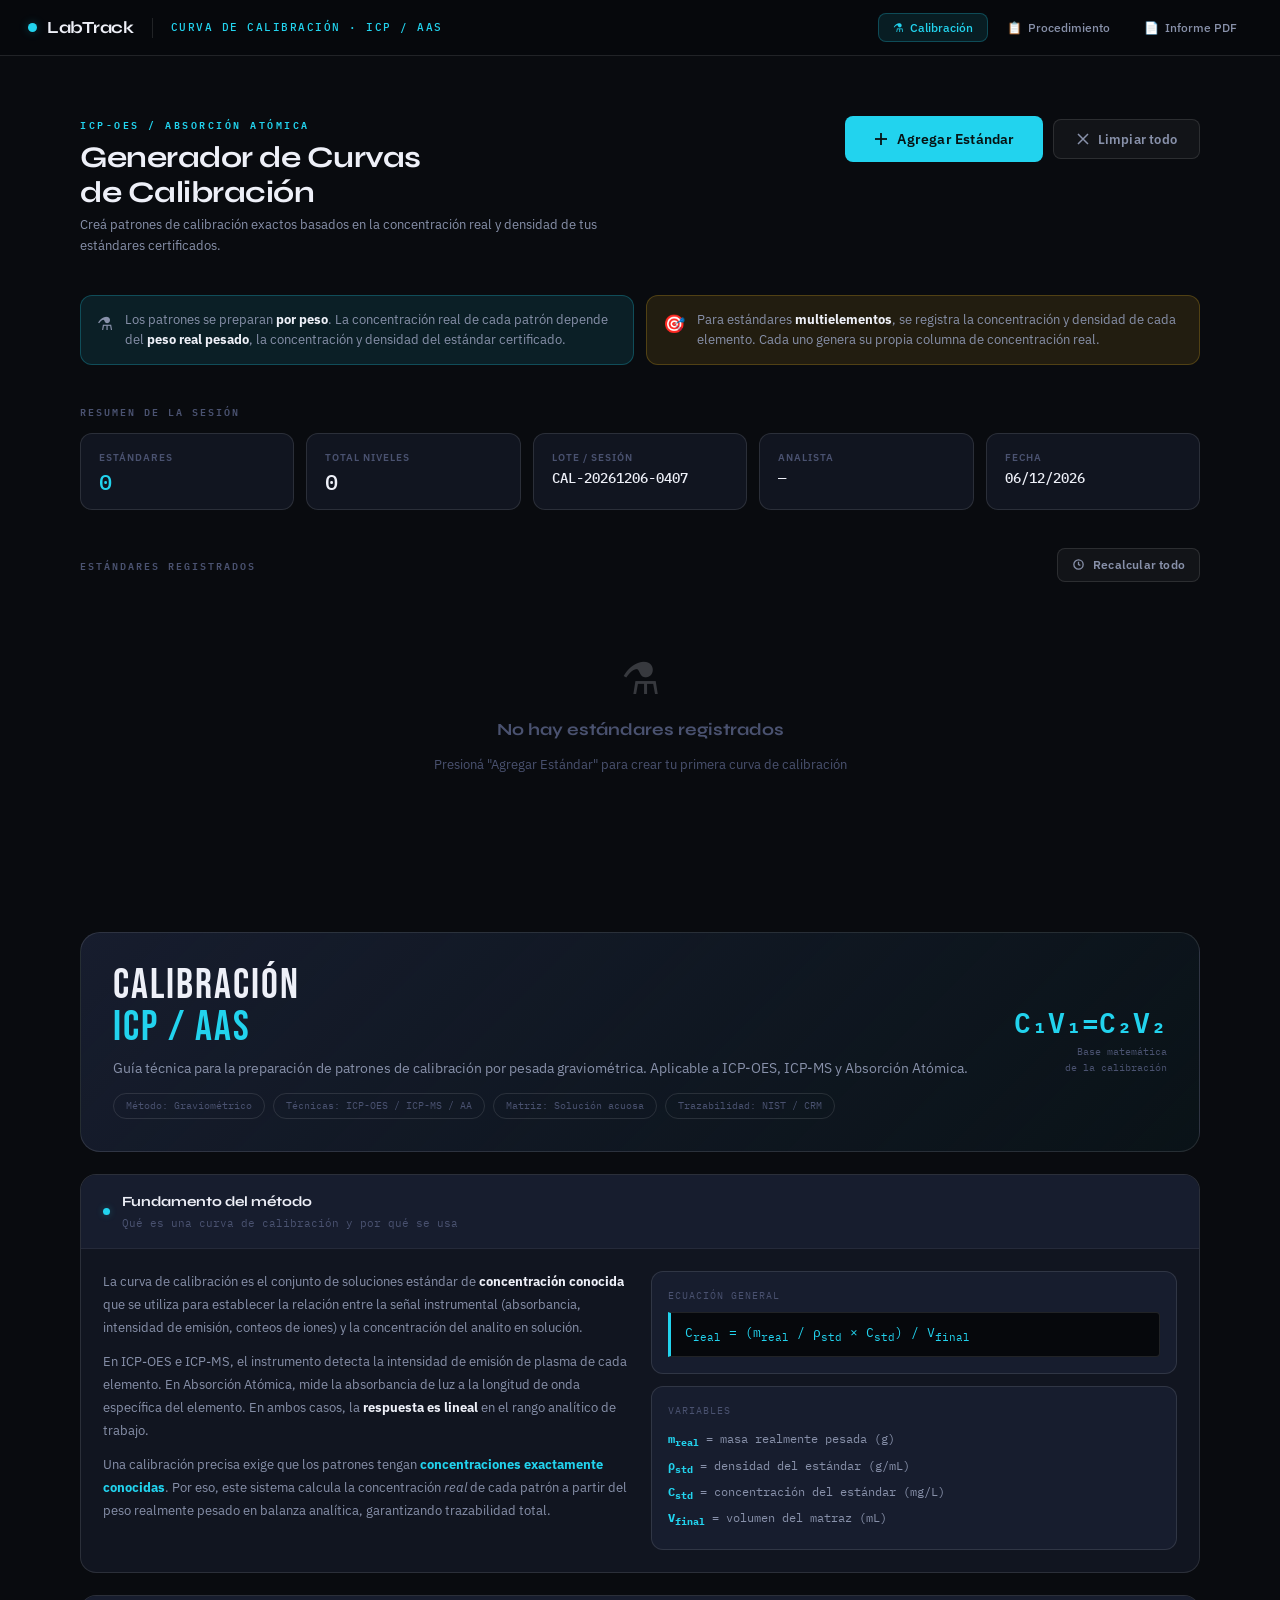
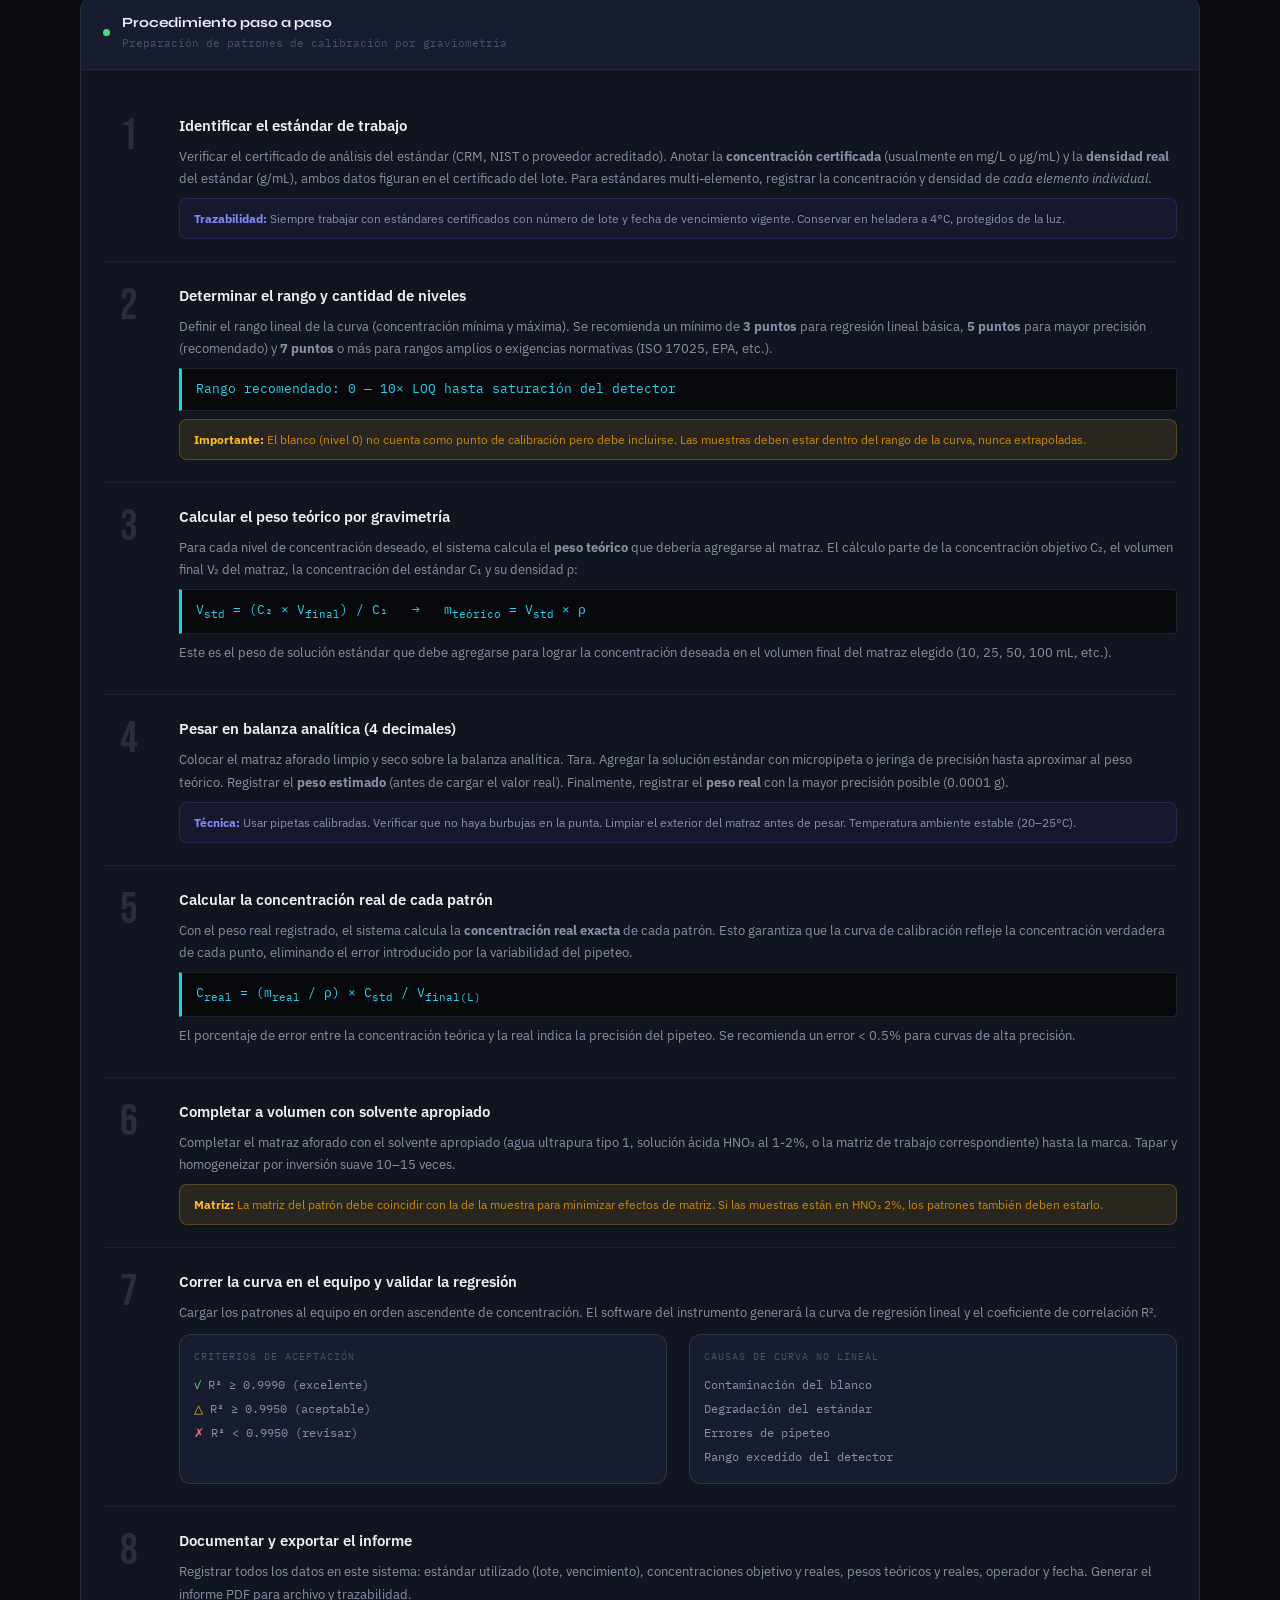
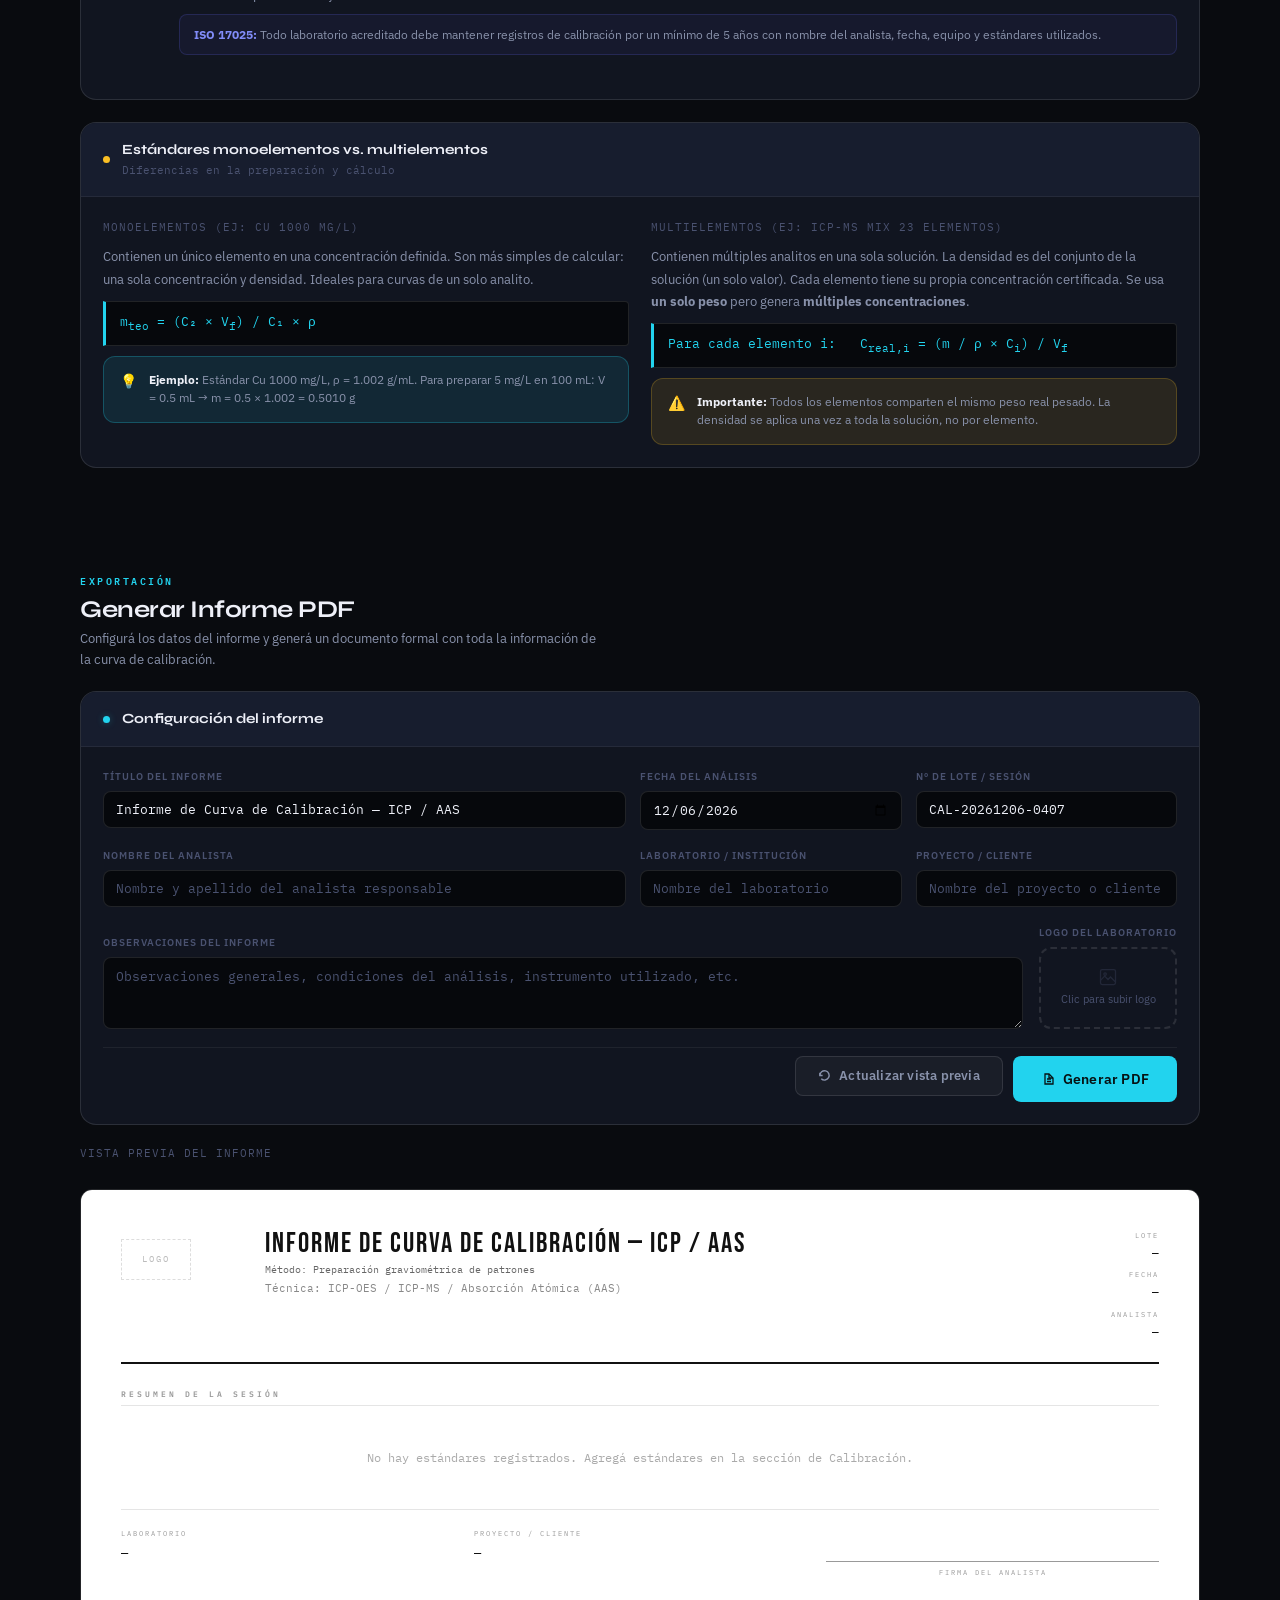
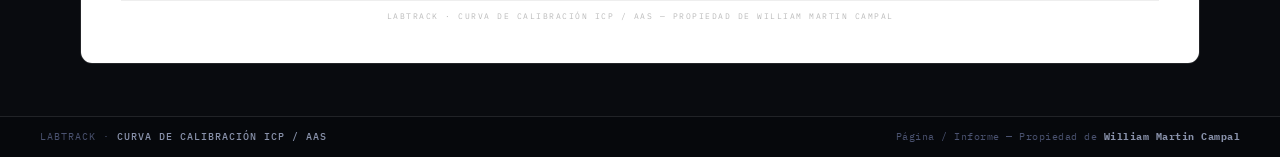
==== calibracion.html @ b0560183 "Add files via upload" ====
<!DOCTYPE html>
<html lang="es">
<head>
<meta charset="UTF-8">
<meta name="viewport" content="width=device-width, initial-scale=1.0">
<title>LabTrack · Curva de Calibración ICP / AAS</title>
<link rel="preconnect" href="https://fonts.googleapis.com">
<link href="https://fonts.googleapis.com/css2?family=Bebas+Neue&family=IBM+Plex+Mono:wght@300;400;500;600&family=IBM+Plex+Sans:wght@300;400;500;600&family=Syne:wght@400;600;700&display=swap" rel="stylesheet">
<script src="https://cdnjs.cloudflare.com/ajax/libs/jspdf/2.5.1/jspdf.umd.min.js"></script>
<script src="https://cdnjs.cloudflare.com/ajax/libs/html2canvas/1.4.1/html2canvas.min.js"></script>
<style>
/* ═══════════════════════════════════════════
   VARIABLES Y RESET
═══════════════════════════════════════════ */
:root {
  --bg:          #090b0f;
  --bg-deep:     #06080c;
  --surface:     #111520;
  --surface-2:   #171d2e;
  --surface-3:   #1e2540;
  --border:      rgba(255,255,255,0.06);
  --border-2:    rgba(255,255,255,0.11);
  --border-3:    rgba(255,255,255,0.18);
  --text-1:      #eef0f8;
  --text-2:      #8891aa;
  --text-3:      #4a5270;
  --cyan:        #22d3ee;
  --cyan-dim:    rgba(34,211,238,0.10);
  --cyan-glow:   rgba(34,211,238,0.28);
  --cyan-border: rgba(34,211,238,0.25);
  --blue:        #6366f1;
  --blue-dim:    rgba(99,102,241,0.12);
  --green:       #4ade80;
  --green-dim:   rgba(74,222,128,0.10);
  --amber:       #fbbf24;
  --amber-dim:   rgba(251,191,36,0.10);
  --red:         #f87171;
  --red-dim:     rgba(248,113,113,0.10);
  --purple:      #c084fc;
  --purple-dim:  rgba(192,132,252,0.10);
  --gold:        #d4a44c;
  --gold-dim:    rgba(212,164,76,0.10);
  --r-xs: 4px; --r-sm: 8px; --r-md: 12px; --r-lg: 16px; --r-xl: 20px;
  --font-d: 'Syne', sans-serif;
  --font-b: 'IBM Plex Sans', sans-serif;
  --font-m: 'IBM Plex Mono', monospace;
  --font-fa: 'Bebas Neue', sans-serif;
  --topbar: 56px;
  --t: 0.16s ease;
}
*, *::before, *::after { box-sizing: border-box; margin: 0; padding: 0; }
html { scroll-behavior: smooth; }
body {
  font-family: var(--font-b);
  background: var(--bg);
  color: var(--text-1);
  min-height: 100vh;
  font-size: 14px;
  line-height: 1.6;
}
::-webkit-scrollbar { width: 4px; height: 4px; }
::-webkit-scrollbar-track { background: transparent; }
::-webkit-scrollbar-thumb { background: rgba(255,255,255,0.1); border-radius: 2px; }

/* ═══════════════════════════════════════════
   TOPBAR
═══════════════════════════════════════════ */
.topbar {
  position: fixed; top: 0; left: 0; right: 0;
  height: var(--topbar);
  background: var(--bg-deep);
  border-bottom: 1px solid var(--border-2);
  display: flex; align-items: center;
  padding: 0 28px; gap: 18px;
  z-index: 200;
  backdrop-filter: blur(10px);
}
.topbar-logo {
  display: flex; align-items: center; gap: 10px;
  font-family: var(--font-d); font-size: 17px; font-weight: 700;
  letter-spacing: -0.3px; color: var(--text-1); flex-shrink: 0;
}
.logo-dot {
  width: 9px; height: 9px; border-radius: 50%;
  background: var(--cyan); box-shadow: 0 0 10px var(--cyan-glow);
}
.topbar-divider { width: 1px; height: 20px; background: var(--border-2); }
.topbar-module {
  font-family: var(--font-m); font-size: 11px; font-weight: 500;
  color: var(--cyan); letter-spacing: 1.5px; text-transform: uppercase;
}
.topbar-sep { flex: 1; }
.topbar-nav { display: flex; gap: 4px; }
.nav-btn {
  padding: 6px 14px; background: none; border: 1px solid transparent;
  border-radius: var(--r-sm); color: var(--text-2);
  font-family: var(--font-b); font-size: 12px; font-weight: 500;
  cursor: pointer; transition: var(--t); white-space: nowrap;
  text-decoration: none; display: inline-flex; align-items: center; gap: 6px;
}
.nav-btn:hover { color: var(--text-1); background: rgba(255,255,255,0.04); border-color: var(--border-2); }
.nav-btn.active { color: var(--cyan); background: var(--cyan-dim); border-color: var(--cyan-border); }

/* ═══════════════════════════════════════════
   LAYOUT PRINCIPAL
═══════════════════════════════════════════ */
.page-wrap {
  padding-top: var(--topbar);
  display: flex; flex-direction: column; min-height: 100vh;
}
.page-body {
  flex: 1; display: flex; flex-direction: column;
}

/* Secciones */
.section { display: none; }
.section.active { display: block; }

/* ═══════════════════════════════════════════
   HERO SECTION
═══════════════════════════════════════════ */
.page-hero {
  padding: 36px 40px 0;
  display: flex; align-items: flex-start; justify-content: space-between; gap: 20px;
}
.hero-left {}
.hero-eyebrow {
  font-family: var(--font-m); font-size: 10px; font-weight: 600;
  text-transform: uppercase; letter-spacing: 2.5px;
  color: var(--cyan); margin-bottom: 8px;
}
.hero-title {
  font-family: var(--font-d); font-size: 30px; font-weight: 700;
  letter-spacing: -0.5px; line-height: 1.15; color: var(--text-1);
}
.hero-sub {
  font-size: 13px; color: var(--text-2); margin-top: 6px; max-width: 520px;
}
.hero-right {
  display: flex; gap: 10px; flex-shrink: 0; align-items: center; flex-wrap: wrap;
}

/* ═══════════════════════════════════════════
   CARDS BASE
═══════════════════════════════════════════ */
.card {
  background: var(--surface);
  border: 1px solid var(--border-2);
  border-radius: var(--r-lg);
  overflow: hidden;
}
.card-header {
  padding: 16px 22px;
  border-bottom: 1px solid var(--border);
  background: var(--surface-2);
  display: flex; align-items: center; gap: 12px;
}
.card-dot {
  width: 7px; height: 7px; border-radius: 50%; flex-shrink: 0;
}
.card-dot.cyan   { background: var(--cyan); box-shadow: 0 0 7px var(--cyan-glow); }
.card-dot.blue   { background: var(--blue); }
.card-dot.green  { background: var(--green); }
.card-dot.amber  { background: var(--amber); }
.card-dot.purple { background: var(--purple); }
.card-dot.gold   { background: var(--gold); }
.card-title {
  font-family: var(--font-d); font-size: 14px; font-weight: 700; color: var(--text-1);
}
.card-sub {
  font-size: 11px; color: var(--text-3); font-family: var(--font-m); margin-top: 1px;
}
.card-body { padding: 22px; }

/* ═══════════════════════════════════════════
   FORM ELEMENTS
═══════════════════════════════════════════ */
.field { display: flex; flex-direction: column; gap: 6px; }
.field-label {
  font-size: 10px; font-weight: 600; text-transform: uppercase;
  letter-spacing: 1px; color: var(--text-3);
}
.field-hint { font-size: 10px; color: var(--text-3); font-family: var(--font-m); margin-top: 2px; }

input[type=text], input[type=number], input[type=date],
input[type=email], select, textarea {
  background: var(--bg-deep);
  border: 1px solid var(--border-2);
  color: var(--text-1);
  border-radius: var(--r-sm);
  padding: 9px 12px;
  font-size: 13px;
  font-family: var(--font-m);
  outline: none;
  transition: var(--t);
  width: 100%;
  -webkit-appearance: none; appearance: none;
}
input:focus, select:focus, textarea:focus {
  border-color: var(--cyan);
  box-shadow: 0 0 0 3px var(--cyan-dim);
}
input:hover:not(:focus), select:hover:not(:focus), textarea:hover:not(:focus) {
  border-color: var(--border-3);
}
input::placeholder, textarea::placeholder { color: var(--text-3); }
input::-webkit-inner-spin-button, input::-webkit-outer-spin-button { opacity: 0; }
select {
  cursor: pointer;
  background-image: url("data:image/svg+xml,%3Csvg xmlns='http://www.w3.org/2000/svg' width='10' height='10' viewBox='0 0 10 10'%3E%3Cpath fill='%234a5270' d='M5 7L1 3h8z'/%3E%3C/svg%3E");
  background-repeat: no-repeat;
  background-position: right 12px center;
  padding-right: 32px;
}
textarea { resize: vertical; min-height: 72px; line-height: 1.5; }

/* Grids de formulario */
.form-grid { display: grid; gap: 16px; }
.g2 { grid-template-columns: repeat(2, 1fr); }
.g3 { grid-template-columns: repeat(3, 1fr); }
.g4 { grid-template-columns: repeat(4, 1fr); }
.g5 { grid-template-columns: repeat(5, 1fr); }
.g-full { grid-column: 1 / -1; }

/* ═══════════════════════════════════════════
   BOTONES
═══════════════════════════════════════════ */
.btn {
  display: inline-flex; align-items: center; justify-content: center;
  gap: 8px; padding: 10px 22px;
  border: none; border-radius: var(--r-sm);
  font-family: var(--font-b); font-size: 13px; font-weight: 600;
  cursor: pointer; transition: var(--t); white-space: nowrap;
  letter-spacing: 0.2px; height: 40px;
}
.btn-cyan   { background: var(--cyan); color: #061213; }
.btn-cyan:hover { filter: brightness(1.12); transform: translateY(-1px); }
.btn-green  { background: var(--green); color: #061209; }
.btn-green:hover { filter: brightness(1.1); }
.btn-amber  { background: var(--amber); color: #160e00; }
.btn-amber:hover { filter: brightness(1.1); }
.btn-ghost  {
  background: rgba(255,255,255,0.04);
  border: 1px solid var(--border-2);
  color: var(--text-2);
}
.btn-ghost:hover { border-color: var(--border-3); color: var(--text-1); }
.btn-danger { background: var(--red-dim); border: 1px solid rgba(248,113,113,0.25); color: var(--red); }
.btn-danger:hover { background: rgba(248,113,113,0.18); }
.btn-sm { padding: 7px 14px; font-size: 12px; height: 34px; }
.btn-lg { padding: 12px 28px; font-size: 14px; height: 46px; }
.btn:active { transform: scale(0.98); }

/* ═══════════════════════════════════════════
   BADGES Y PILLS
═══════════════════════════════════════════ */
.badge {
  display: inline-flex; align-items: center; gap: 5px;
  padding: 3px 10px; border-radius: 20px;
  font-size: 11px; font-weight: 600; font-family: var(--font-m);
}
.badge-cyan   { background: var(--cyan-dim); color: var(--cyan); border: 1px solid var(--cyan-border); }
.badge-green  { background: var(--green-dim); color: var(--green); border: 1px solid rgba(74,222,128,0.25); }
.badge-amber  { background: var(--amber-dim); color: var(--amber); border: 1px solid rgba(251,191,36,0.25); }
.badge-red    { background: var(--red-dim); color: var(--red); border: 1px solid rgba(248,113,113,0.25); }
.badge-blue   { background: var(--blue-dim); color: var(--blue); border: 1px solid rgba(99,102,241,0.25); }
.badge-purple { background: var(--purple-dim); color: var(--purple); border: 1px solid rgba(192,132,252,0.25); }
.badge-gold   { background: var(--gold-dim); color: var(--gold); border: 1px solid rgba(212,164,76,0.25); }

/* ═══════════════════════════════════════════
   STAT CARDS
═══════════════════════════════════════════ */
.stat-grid { display: grid; gap: 12px; }
.stat-card {
  background: var(--surface);
  border: 1px solid var(--border-2);
  border-radius: var(--r-md);
  padding: 16px 18px;
}
.stat-label {
  font-size: 10px; font-weight: 600; text-transform: uppercase;
  letter-spacing: 1px; color: var(--text-3); margin-bottom: 5px;
}
.stat-value {
  font-family: var(--font-m); font-size: 22px; font-weight: 500;
  line-height: 1; color: var(--text-1);
}
.stat-value.cyan   { color: var(--cyan); }
.stat-value.green  { color: var(--green); }
.stat-value.amber  { color: var(--amber); }
.stat-value.purple { color: var(--purple); }
.stat-unit { font-size: 11px; color: var(--text-3); margin-top: 3px; }

/* ═══════════════════════════════════════════
   TABLAS
═══════════════════════════════════════════ */
.table-wrap { overflow-x: auto; border-radius: var(--r-md); border: 1px solid var(--border-2); }
table.data-tbl {
  width: 100%; border-collapse: collapse;
  font-family: var(--font-m); font-size: 12px;
}
.data-tbl thead tr { background: var(--surface-2); }
.data-tbl th {
  padding: 10px 14px; text-align: left;
  font-size: 9px; font-weight: 600; text-transform: uppercase;
  letter-spacing: 1.2px; color: var(--text-3);
  border-bottom: 1px solid var(--border-2); white-space: nowrap;
}
.data-tbl td {
  padding: 10px 14px; border-bottom: 1px solid rgba(255,255,255,0.03);
  vertical-align: middle; color: var(--text-1);
}
.data-tbl tbody tr:last-child td { border-bottom: none; }
.data-tbl tbody tr:hover td { background: rgba(255,255,255,0.02); }
.data-tbl td input {
  background: var(--surface-3); border: 1px solid var(--border-2);
  color: var(--text-1); padding: 6px 9px; border-radius: var(--r-xs);
  font-family: var(--font-m); font-size: 12px; width: 120px;
  outline: none; transition: var(--t);
}
.data-tbl td input:focus { border-color: var(--cyan); box-shadow: 0 0 0 2px var(--cyan-dim); }
.data-tbl td input.wide { width: 160px; }

/* Colores de filas */
.tbl-num { font-weight: 600; color: var(--cyan); }
.tbl-theory { color: var(--amber); font-weight: 500; }
.tbl-real   { color: var(--green); font-weight: 600; }
.tbl-delta  { font-size: 11px; }
.tbl-delta.ok   { color: var(--green); }
.tbl-delta.warn { color: var(--amber); }
.tbl-delta.bad  { color: var(--red); }

/* ═══════════════════════════════════════════
   INFO BOXES
═══════════════════════════════════════════ */
.info-box {
  display: flex; align-items: flex-start; gap: 12px;
  padding: 14px 16px; border-radius: var(--r-md);
  font-size: 13px; line-height: 1.55;
}
.info-box.cyan   { background: var(--cyan-dim); border: 1px solid var(--cyan-border); color: var(--text-2); }
.info-box.green  { background: var(--green-dim); border: 1px solid rgba(74,222,128,0.22); color: var(--text-2); }
.info-box.amber  { background: var(--amber-dim); border: 1px solid rgba(251,191,36,0.22); color: var(--text-2); }
.info-box strong { color: var(--text-1); }
.info-icon { font-size: 18px; flex-shrink: 0; line-height: 1.55; }

/* ═══════════════════════════════════════════
   DIVIDER
═══════════════════════════════════════════ */
.divider {
  height: 1px; background: var(--border); margin: 22px 0;
}
.section-label {
  font-family: var(--font-m); font-size: 10px; font-weight: 600;
  text-transform: uppercase; letter-spacing: 2px; color: var(--text-3);
  margin-bottom: 14px;
}

/* ═══════════════════════════════════════════
   FOOTER
═══════════════════════════════════════════ */
.page-footer {
  background: var(--bg-deep); border-top: 1px solid var(--border-2);
  padding: 12px 40px; display: flex;
  align-items: center; justify-content: space-between; gap: 16px;
  flex-shrink: 0;
}
.footer-brand {
  font-family: var(--font-m); font-size: 10px;
  color: var(--text-3); letter-spacing: 1px; text-transform: uppercase;
}
.footer-brand strong { color: var(--text-2); font-weight: 500; }
.footer-owner {
  font-family: var(--font-m); font-size: 10px;
  color: var(--text-3); letter-spacing: 0.5px;
}
.footer-owner strong { color: var(--text-2); }

/* ═══════════════════════════════════════════
   TOAST
═══════════════════════════════════════════ */
.toast {
  position: fixed; bottom: 24px; right: 24px;
  background: var(--surface); border: 1px solid var(--border-2);
  color: var(--text-1); font-family: var(--font-m); font-size: 12px;
  padding: 11px 18px; border-radius: var(--r-sm);
  opacity: 0; transform: translateY(10px);
  transition: all 0.22s ease; z-index: 999; pointer-events: none;
}
.toast.show { opacity: 1; transform: translateY(0); }
.toast.success { border-color: rgba(74,222,128,0.5); color: var(--green); }
.toast.error   { border-color: rgba(248,113,113,0.5); color: var(--red); }
.toast.info    { border-color: var(--cyan-border); color: var(--cyan); }

/* ═══════════════════════════════════════════
   ANIMATIONS
═══════════════════════════════════════════ */
@keyframes fadeUp {
  from { opacity: 0; transform: translateY(10px); }
  to   { opacity: 1; transform: translateY(0); }
}
.anim { animation: fadeUp 0.28s ease forwards; }

/* ═══════════════════════════════════════════
   SECCIÓN: CALIBRACIÓN — LAYOUT
═══════════════════════════════════════════ */
#sec-calibracion {
  padding: 24px 40px;
  display: flex; flex-direction: column; gap: 20px;
}

/* Steps de configuración */
.config-steps {
  display: grid; grid-template-columns: 1fr 1fr 2fr; gap: 16px;
}

/* Tabla patrones — inputs coloridos */
.input-obj  { border-color: rgba(251,191,36,0.3) !important; }
.input-obj:focus  { border-color: var(--amber) !important; box-shadow: 0 0 0 2px var(--amber-dim) !important; }
.input-est  { border-color: rgba(99,102,241,0.3) !important; }
.input-est:focus  { border-color: var(--blue) !important; box-shadow: 0 0 0 2px var(--blue-dim) !important; }
.input-real { border-color: rgba(74,222,128,0.3) !important; }
.input-real:focus { border-color: var(--green) !important; box-shadow: 0 0 0 2px var(--green-dim) !important; }

/* Nivel header rows */
.nivel-badge {
  display: inline-flex; align-items: center; justify-content: center;
  width: 28px; height: 28px; border-radius: 50%;
  font-family: var(--font-m); font-size: 11px; font-weight: 600;
  background: var(--cyan-dim); color: var(--cyan); border: 1px solid var(--cyan-border);
}

/* Multi-elemento pills */
.multi-el-list {
  display: flex; flex-wrap: wrap; gap: 6px; margin-top: 10px;
}

/* Resumen de curva */
.curve-summary {
  display: grid; grid-template-columns: repeat(5, 1fr); gap: 12px;
}

/* ═══════════════════════════════════════════
   SECCIÓN: PROCEDIMIENTO
═══════════════════════════════════════════ */
#sec-procedimiento {
  padding: 24px 40px; display: flex; flex-direction: column; gap: 20px;
}
.proc-hero {
  background: linear-gradient(135deg, var(--surface-2) 0%, rgba(34,211,238,0.04) 100%);
  border: 1px solid var(--border-2);
  border-radius: var(--r-xl);
  padding: 32px;
  display: grid; grid-template-columns: 1fr auto; gap: 24px; align-items: center;
}
.proc-hero-title {
  font-family: var(--font-fa); font-size: 42px;
  letter-spacing: 2px; color: var(--text-1); line-height: 1;
}
.proc-hero-title span { color: var(--cyan); }
.proc-hero-sub { font-size: 14px; color: var(--text-2); margin-top: 8px; }
.proc-meta-pills { display: flex; gap: 8px; flex-wrap: wrap; margin-top: 14px; }
.proc-meta-pill {
  font-family: var(--font-m); font-size: 10px; color: var(--text-3);
  border: 1px solid var(--border-2); padding: 4px 12px; border-radius: 20px;
}
.proc-hero-visual {
  display: flex; flex-direction: column; gap: 8px; align-items: flex-end;
}
.proc-visual-badge {
  font-family: var(--font-m); font-size: 28px; font-weight: 600;
  color: var(--cyan); line-height: 1;
}
.proc-visual-sub { font-family: var(--font-m); font-size: 10px; color: var(--text-3); text-align: right; }

/* Steps procedimiento */
.proc-steps { display: flex; flex-direction: column; gap: 0; }
.proc-step {
  display: flex; gap: 24px; padding: 22px 0;
  border-bottom: 1px solid var(--border);
}
.proc-step:last-child { border-bottom: none; }
.proc-step-num {
  font-family: var(--font-fa); font-size: 44px;
  color: var(--border-2); flex-shrink: 0; width: 52px;
  text-align: center; line-height: 1;
  transition: color 0.2s;
}
.proc-step:hover .proc-step-num { color: var(--cyan); }
.proc-step-body { flex: 1; }
.proc-step-body h4 {
  font-size: 15px; font-weight: 600;
  color: var(--text-1); margin-bottom: 8px;
}
.proc-step-body p {
  font-size: 13px; color: var(--text-2); line-height: 1.7; margin-bottom: 8px;
}
.proc-formula {
  background: var(--bg-deep); border: 1px solid var(--border-2);
  border-left: 3px solid var(--cyan);
  padding: 10px 14px; font-family: var(--font-m); font-size: 13px;
  color: var(--cyan); border-radius: 0 var(--r-xs) var(--r-xs) 0; margin: 8px 0;
}
.proc-note {
  background: rgba(99,102,241,0.06); border: 1px solid rgba(99,102,241,0.2);
  border-radius: var(--r-sm); padding: 10px 14px;
  font-size: 12px; color: var(--text-2); margin-top: 8px;
}
.proc-note strong { color: #818cf8; }
.proc-warn {
  background: var(--amber-dim); border: 1px solid rgba(251,191,36,0.22);
  border-radius: var(--r-sm); padding: 10px 14px;
  font-size: 12px; color: #ca8a04; margin-top: 8px;
}
.proc-warn strong { color: var(--amber); }
.proc-two-col { display: grid; grid-template-columns: 1fr 1fr; gap: 22px; }

/* ═══════════════════════════════════════════
   SECCIÓN: INFORME
═══════════════════════════════════════════ */
#sec-informe {
  padding: 24px 40px; display: flex; flex-direction: column; gap: 20px;
}
.report-config-grid { display: grid; grid-template-columns: 2fr 1fr 1fr; gap: 14px; }

/* Documento del informe */
.report-doc {
  background: #fff; color: #111;
  padding: 40px; border-radius: 0;
  min-width: 700px;
}
.report-doc * { font-family: 'IBM Plex Mono', monospace !important; }
.rep-head {
  display: grid; grid-template-columns: auto 1fr auto;
  gap: 24px; align-items: start;
  border-bottom: 2px solid #111; padding-bottom: 20px; margin-bottom: 24px;
}
.rep-logo-area { min-width: 120px; min-height: 60px; display: flex; align-items: center; }
.rep-logo-ph {
  font-size: 9px; color: #bbb; border: 1px dashed #ddd;
  padding: 12px 20px; text-align: center; letter-spacing: 2px;
}
.rep-title-block {}
.rep-main-title {
  font-family: 'Bebas Neue', sans-serif !important;
  font-size: 28px !important; letter-spacing: 2px; color: #111; line-height: 1;
}
.rep-subtitle { font-size: 10px; color: #666; margin-top: 4px; }
.rep-method { font-size: 11px; color: #888; margin-top: 2px; }
.rep-meta { display: flex; flex-direction: column; gap: 6px; text-align: right; }
.rep-meta-item span { display: block; font-size: 7px; color: #999; letter-spacing: 2px; text-transform: uppercase; }
.rep-meta-item strong { font-size: 11px; color: #111; }
.rep-section-title {
  font-size: 8px; font-weight: 600; letter-spacing: 3px; color: #999;
  text-transform: uppercase; margin: 22px 0 12px;
  padding-bottom: 4px; border-bottom: 1px solid #e5e5e5;
}
.rep-summary-grid {
  display: grid; grid-template-columns: repeat(5, 1fr); gap: 10px; margin-bottom: 10px;
}
.rep-summary-card {
  border: 1px solid #e5e5e5; border-radius: 3px; padding: 10px; text-align: center;
}
.rep-summary-val { font-size: 18px; font-weight: 600; color: #111; }
.rep-summary-lbl { font-size: 7px; color: #999; letter-spacing: 1px; margin-top: 2px; }
.rep-summary-card.cyan-card { border-color: #0891b2; background: #ecfeff; }
.rep-summary-card.cyan-card .rep-summary-val { color: #0e7490; }

.rep-std-block {
  background: #f8fafc; border: 1px solid #e2e8f0;
  border-radius: 4px; padding: 14px; margin-bottom: 10px;
}
.rep-std-header {
  display: flex; justify-content: space-between; align-items: flex-start;
  margin-bottom: 10px;
}
.rep-std-name { font-size: 14px; font-weight: 700; color: #111; }
.rep-std-meta { font-size: 10px; color: #666; text-align: right; }

.rep-table {
  width: 100%; border-collapse: collapse;
  font-size: 10px; margin-bottom: 8px;
}
.rep-table th {
  background: #f1f5f9; padding: 7px 10px; text-align: left;
  font-size: 7px; letter-spacing: 1px; color: #666;
  border: 1px solid #e0e0e0; text-transform: uppercase;
}
.rep-table td { padding: 7px 10px; border: 1px solid #ebebeb; color: #222; }
.rep-table tr:nth-child(even) td { background: #f9fbfc; }
.rep-table .td-obj { color: #854d0e; font-weight: 500; }
.rep-table .td-real { color: #166534; font-weight: 600; }
.rep-table .td-delta-ok { color: #166534; }
.rep-table .td-delta-warn { color: #854d0e; }
.rep-table .td-delta-bad { color: #991b1b; }

.rep-footer {
  display: grid; grid-template-columns: 1fr 1fr 1fr;
  gap: 20px; border-top: 1px solid #e5e5e5;
  padding-top: 18px; margin-top: 22px;
}
.rep-footer-label { font-size: 7px; color: #999; letter-spacing: 2px; text-transform: uppercase; margin-bottom: 4px; }
.rep-footer-val { font-size: 12px; font-weight: 500; color: #111; }
.rep-sig-col { display: flex; flex-direction: column; align-items: center; }
.rep-sig-line { width: 100%; border-bottom: 1px solid #999; margin-bottom: 5px; height: 34px; }
.rep-copyright {
  margin-top: 18px; border-top: 1px solid #eee; padding-top: 9px;
  text-align: center; font-size: 8px; color: #bbb; letter-spacing: 1.5px;
}

/* ═══════════════════════════════════════════
   MODAL AGREGAR ESTÁNDAR
═══════════════════════════════════════════ */
.modal-overlay {
  position: fixed; inset: 0; background: rgba(0,0,0,0.75);
  display: flex; align-items: center; justify-content: center;
  z-index: 500; opacity: 0; pointer-events: none; transition: opacity 0.2s;
}
.modal-overlay.open { opacity: 1; pointer-events: all; }
.modal {
  background: var(--surface); border: 1px solid var(--border-2);
  border-radius: var(--r-xl); padding: 28px; width: 640px; max-width: 95vw;
  max-height: 90vh; overflow-y: auto;
  transform: translateY(20px) scale(0.97);
  transition: transform 0.22s ease;
}
.modal-overlay.open .modal { transform: translateY(0) scale(1); }
.modal-header {
  display: flex; align-items: flex-start; justify-content: space-between;
  gap: 12px; margin-bottom: 22px;
}
.modal-title { font-family: var(--font-d); font-size: 18px; font-weight: 700; }
.modal-close {
  background: none; border: none; color: var(--text-3); cursor: pointer;
  font-size: 22px; line-height: 1; padding: 2px; transition: color 0.15s;
}
.modal-close:hover { color: var(--text-1); }
.modal-footer { display: flex; justify-content: flex-end; gap: 10px; margin-top: 24px; }

/* ═══════════════════════════════════════════
   LISTA DE ESTÁNDARES REGISTRADOS
═══════════════════════════════════════════ */
.std-list { display: flex; flex-direction: column; gap: 0; }
.std-item {
  background: var(--surface);
  border: 1px solid var(--border-2);
  border-radius: var(--r-lg); overflow: hidden;
  margin-bottom: 14px;
}
.std-item-header {
  padding: 14px 20px; background: var(--surface-2);
  border-bottom: 1px solid var(--border);
  display: flex; align-items: center; gap: 14px;
}
.std-item-info { flex: 1; }
.std-item-name { font-family: var(--font-d); font-size: 15px; font-weight: 700; }
.std-item-meta { font-family: var(--font-m); font-size: 10px; color: var(--text-2); margin-top: 2px; display: flex; gap: 14px; flex-wrap: wrap; }
.std-item-meta span { display: flex; gap: 5px; align-items: center; }
.std-item-meta span b { color: var(--text-1); }
.std-item-actions { display: flex; gap: 8px; }

.std-item-body { padding: 18px 20px; }

/* ═══════════════════════════════════════════
   TIPO ESTÁNDAR SELECTOR
═══════════════════════════════════════════ */
.tipo-selector { display: flex; gap: 8px; }
.tipo-btn {
  flex: 1; padding: 10px 12px; border-radius: var(--r-sm);
  background: rgba(255,255,255,0.03); border: 1px solid var(--border-2);
  color: var(--text-2); cursor: pointer; transition: var(--t);
  text-align: center; font-size: 12px; font-family: var(--font-b); font-weight: 500;
}
.tipo-btn:hover { border-color: var(--border-3); color: var(--text-1); }
.tipo-btn.active { background: var(--cyan-dim); border-color: var(--cyan-border); color: var(--cyan); }
.tipo-btn-icon { font-size: 20px; display: block; margin-bottom: 4px; }

/* Multi-el form */
.multi-el-row { display: grid; grid-template-columns: 1fr auto; gap: 8px; align-items: end; margin-bottom: 8px; }
.el-tag-list { display: flex; flex-wrap: wrap; gap: 6px; margin-top: 8px; }
.el-tag {
  display: inline-flex; align-items: center; gap: 6px;
  padding: 4px 10px; background: var(--cyan-dim); border: 1px solid var(--cyan-border);
  border-radius: 20px; font-family: var(--font-m); font-size: 11px; color: var(--cyan);
}
.el-tag-del { background: none; border: none; color: var(--cyan); cursor: pointer; font-size: 13px; padding: 0; opacity: 0.7; }
.el-tag-del:hover { opacity: 1; }

/* ═══════════════════════════════════════════
   MINI CHART (canvas)
═══════════════════════════════════════════ */
.chart-area { background: var(--bg-deep); border-radius: var(--r-md); border: 1px solid var(--border); padding: 12px; }

/* ═══════════════════════════════════════════
   EMPTY STATE
═══════════════════════════════════════════ */
.empty-state {
  display: flex; flex-direction: column; align-items: center;
  justify-content: center; padding: 60px 20px;
  text-align: center; gap: 12px;
}
.empty-icon { font-size: 44px; opacity: 0.2; line-height: 1; margin-bottom: 4px; }
.empty-title { font-family: var(--font-d); font-size: 17px; font-weight: 700; color: var(--text-3); }
.empty-sub { font-size: 13px; color: var(--text-3); }

/* ═══════════════════════════════════════════
   LOGO UPLOAD
═══════════════════════════════════════════ */
.logo-upload-zone {
  border: 2px dashed var(--border-2);
  border-radius: var(--r-md); padding: 18px;
  display: flex; align-items: center; justify-content: center;
  cursor: pointer; transition: var(--t); min-height: 80px;
  flex-direction: column; gap: 6px; text-align: center;
}
.logo-upload-zone:hover { border-color: var(--cyan-border); }
.logo-upload-zone img { max-height: 60px; max-width: 160px; object-fit: contain; }
.logo-upload-zone span { font-size: 11px; color: var(--text-3); }

/* ═══════════════════════════════════════════
   RESPONSIVE
═══════════════════════════════════════════ */
@media (max-width: 1100px) {
  .config-steps { grid-template-columns: 1fr 1fr; }
  .curve-summary { grid-template-columns: repeat(3, 1fr); }
  .proc-two-col { grid-template-columns: 1fr; }
}
@media (max-width: 800px) {
  .topbar { padding: 0 16px; gap: 12px; }
  .topbar-nav .nav-btn span { display: none; }
  #sec-calibracion, #sec-procedimiento, #sec-informe { padding: 16px; }
  .page-hero { padding: 20px 16px 0; flex-direction: column; }
  .g3, .g4 { grid-template-columns: 1fr 1fr; }
  .g5 { grid-template-columns: repeat(3, 1fr); }
  .config-steps { grid-template-columns: 1fr; }
  .curve-summary { grid-template-columns: repeat(2, 1fr); }
  .proc-hero { grid-template-columns: 1fr; }
  .report-config-grid { grid-template-columns: 1fr; }
  .page-footer { padding: 10px 16px; flex-direction: column; align-items: flex-start; gap: 6px; }
}
</style>
</head>
<body>

<!-- ══════════════════════════════════
     TOPBAR
══════════════════════════════════ -->
<header class="topbar">
  <div class="topbar-logo">
    <div class="logo-dot"></div>
    LabTrack
  </div>
  <div class="topbar-divider"></div>
  <div class="topbar-module">Curva de Calibración · ICP / AAS</div>
  <div class="topbar-sep"></div>
  <nav class="topbar-nav">
    <button class="nav-btn active" onclick="showSection('sec-calibracion', this)">
      <span>⚗</span><span>Calibración</span>
    </button>
    <button class="nav-btn" onclick="showSection('sec-procedimiento', this)">
      <span>📋</span><span>Procedimiento</span>
    </button>
    <button class="nav-btn" onclick="showSection('sec-informe', this)">
      <span>📄</span><span>Informe PDF</span>
    </button>
  </nav>
</header>

<div class="page-wrap">
<div class="page-body">

<!-- ══════════════════════════════════════════════════════════
     SECCIÓN: CALIBRACIÓN
══════════════════════════════════════════════════════════ -->
<div class="section active" id="sec-calibracion">

  <div class="page-hero">
    <div class="hero-left">
      <div class="hero-eyebrow">ICP-OES / Absorción Atómica</div>
      <h1 class="hero-title">Generador de Curvas<br>de Calibración</h1>
      <p class="hero-sub">Creá patrones de calibración exactos basados en la concentración real y densidad de tus estándares certificados.</p>
    </div>
    <div class="hero-right">
      <button class="btn btn-cyan btn-lg" onclick="abrirModalStandard()">
        <svg width="16" height="16" viewBox="0 0 16 16" fill="none"><line x1="8" y1="2" x2="8" y2="14" stroke="currentColor" stroke-width="1.8"/><line x1="2" y1="8" x2="14" y2="8" stroke="currentColor" stroke-width="1.8"/></svg>
        Agregar Estándar
      </button>
      <button class="btn btn-ghost" onclick="limpiarTodo()">
        <svg width="14" height="14" viewBox="0 0 14 14" fill="none"><path d="M2 2l10 10M12 2L2 12" stroke="currentColor" stroke-width="1.5"/></svg>
        Limpiar todo
      </button>
    </div>
  </div>

  <!-- Info -->
  <div style="padding: 18px 40px 0; display:flex; gap:12px; flex-wrap:wrap;">
    <div class="info-box cyan" style="flex:1;min-width:280px;">
      <span class="info-icon">⚗</span>
      <span>Los patrones se preparan <strong>por peso</strong>. La concentración real de cada patrón depende del <strong>peso real pesado</strong>, la concentración y densidad del estándar certificado.</span>
    </div>
    <div class="info-box amber" style="flex:1;min-width:280px;">
      <span class="info-icon">🎯</span>
      <span>Para estándares <strong>multielementos</strong>, se registra la concentración y densidad de cada elemento. Cada uno genera su propia columna de concentración real.</span>
    </div>
  </div>

  <!-- Resumen estadístico de la curva -->
  <div style="padding: 18px 40px 0;">
    <div class="section-label">Resumen de la sesión</div>
    <div class="curve-summary stat-grid" style="grid-template-columns:repeat(5,1fr)">
      <div class="stat-card"><div class="stat-label">Estándares</div><div class="stat-value cyan" id="res-nstd">0</div></div>
      <div class="stat-card"><div class="stat-label">Total niveles</div><div class="stat-value" id="res-nniv">0</div></div>
      <div class="stat-card"><div class="stat-label">Lote / Sesión</div><div class="stat-value" id="res-lote" style="font-size:14px">—</div></div>
      <div class="stat-card"><div class="stat-label">Analista</div><div class="stat-value" id="res-analista" style="font-size:14px">—</div></div>
      <div class="stat-card"><div class="stat-label">Fecha</div><div class="stat-value" id="res-fecha" style="font-size:14px">—</div></div>
    </div>
  </div>

  <!-- Lista de estándares -->
  <div style="padding: 18px 40px 20px;">
    <div style="display:flex;align-items:center;justify-content:space-between;margin-bottom:14px;">
      <div class="section-label" style="margin:0">Estándares registrados</div>
      <button class="btn btn-ghost btn-sm" onclick="calcularTodas()">
        <svg width="13" height="13" viewBox="0 0 14 14" fill="none"><circle cx="7" cy="7" r="5" stroke="currentColor" stroke-width="1.4"/><polyline points="7,4 7,7 9,8" stroke="currentColor" stroke-width="1.4"/></svg>
        Recalcular todo
      </button>
    </div>

    <div id="std-list-container">
      <div class="empty-state" id="empty-state-stds">
        <div class="empty-icon">⚗</div>
        <div class="empty-title">No hay estándares registrados</div>
        <div class="empty-sub">Presioná "Agregar Estándar" para crear tu primera curva de calibración</div>
      </div>
    </div>
  </div>

</div><!-- end sec-calibracion -->


<!-- ══════════════════════════════════════════════════════════
     SECCIÓN: PROCEDIMIENTO
══════════════════════════════════════════════════════════ -->
<div class="section" id="sec-procedimiento">
<div style="padding: 28px 40px; display:flex; flex-direction:column; gap:22px;">

  <!-- Hero -->
  <div class="proc-hero">
    <div>
      <div class="proc-hero-title">Calibración<br><span>ICP / AAS</span></div>
      <p class="proc-hero-sub">Guía técnica para la preparación de patrones de calibración por pesada graviométrica. Aplicable a ICP-OES, ICP-MS y Absorción Atómica.</p>
      <div class="proc-meta-pills">
        <span class="proc-meta-pill">Método: Graviométrico</span>
        <span class="proc-meta-pill">Técnicas: ICP-OES / ICP-MS / AA</span>
        <span class="proc-meta-pill">Matriz: Solución acuosa</span>
        <span class="proc-meta-pill">Trazabilidad: NIST / CRM</span>
      </div>
    </div>
    <div class="proc-hero-visual">
      <div class="proc-visual-badge">C₁V₁=C₂V₂</div>
      <div class="proc-visual-sub">Base matemática<br>de la calibración</div>
    </div>
  </div>

  <!-- Fundamento -->
  <div class="card">
    <div class="card-header">
      <div class="card-dot cyan"></div>
      <div><div class="card-title">Fundamento del método</div><div class="card-sub">Qué es una curva de calibración y por qué se usa</div></div>
    </div>
    <div class="card-body" style="display:grid;grid-template-columns:1fr 1fr;gap:22px;">
      <div>
        <p style="font-size:13px;color:var(--text-2);line-height:1.75;margin-bottom:12px;">
          La curva de calibración es el conjunto de soluciones estándar de <strong style="color:var(--text-1)">concentración conocida</strong> que se utiliza para establecer la relación entre la señal instrumental (absorbancia, intensidad de emisión, conteos de iones) y la concentración del analito en solución.
        </p>
        <p style="font-size:13px;color:var(--text-2);line-height:1.75;margin-bottom:12px;">
          En ICP-OES e ICP-MS, el instrumento detecta la intensidad de emisión de plasma de cada elemento. En Absorción Atómica, mide la absorbancia de luz a la longitud de onda específica del elemento. En ambos casos, la <strong style="color:var(--text-1)">respuesta es lineal</strong> en el rango analítico de trabajo.
        </p>
        <p style="font-size:13px;color:var(--text-2);line-height:1.75;">
          Una calibración precisa exige que los patrones tengan <strong style="color:var(--cyan)">concentraciones exactamente conocidas</strong>. Por eso, este sistema calcula la concentración <em>real</em> de cada patrón a partir del peso realmente pesado en balanza analítica, garantizando trazabilidad total.
        </p>
      </div>
      <div style="display:flex;flex-direction:column;gap:12px;">
        <div style="background:var(--surface-2);border:1px solid var(--border-2);border-radius:var(--r-md);padding:16px;">
          <div style="font-size:10px;font-family:var(--font-m);color:var(--text-3);text-transform:uppercase;letter-spacing:1px;margin-bottom:8px;">Ecuación general</div>
          <div class="proc-formula" style="margin:0;">C<sub>real</sub> = (m<sub>real</sub> / ρ<sub>std</sub> × C<sub>std</sub>) / V<sub>final</sub></div>
        </div>
        <div style="background:var(--surface-2);border:1px solid var(--border-2);border-radius:var(--r-md);padding:16px;">
          <div style="font-size:10px;font-family:var(--font-m);color:var(--text-3);text-transform:uppercase;letter-spacing:1px;margin-bottom:8px;">Variables</div>
          <div style="font-size:12px;font-family:var(--font-m);color:var(--text-2);line-height:2;">
            <b style="color:var(--cyan)">m<sub>real</sub></b> = masa realmente pesada (g)<br>
            <b style="color:var(--cyan)">ρ<sub>std</sub></b> = densidad del estándar (g/mL)<br>
            <b style="color:var(--cyan)">C<sub>std</sub></b> = concentración del estándar (mg/L)<br>
            <b style="color:var(--cyan)">V<sub>final</sub></b> = volumen del matraz (mL)
          </div>
        </div>
      </div>
    </div>
  </div>

  <!-- Pasos del procedimiento -->
  <div class="card">
    <div class="card-header">
      <div class="card-dot green"></div>
      <div><div class="card-title">Procedimiento paso a paso</div><div class="card-sub">Preparación de patrones de calibración por graviometría</div></div>
    </div>
    <div class="card-body">
      <div class="proc-steps">

        <div class="proc-step">
          <div class="proc-step-num">1</div>
          <div class="proc-step-body">
            <h4>Identificar el estándar de trabajo</h4>
            <p>Verificar el certificado de análisis del estándar (CRM, NIST o proveedor acreditado). Anotar la <strong>concentración certificada</strong> (usualmente en mg/L o µg/mL) y la <strong>densidad real</strong> del estándar (g/mL), ambos datos figuran en el certificado del lote. Para estándares multi-elemento, registrar la concentración y densidad de <em>cada elemento individual</em>.</p>
            <div class="proc-note"><strong>Trazabilidad:</strong> Siempre trabajar con estándares certificados con número de lote y fecha de vencimiento vigente. Conservar en heladera a 4°C, protegidos de la luz.</div>
          </div>
        </div>

        <div class="proc-step">
          <div class="proc-step-num">2</div>
          <div class="proc-step-body">
            <h4>Determinar el rango y cantidad de niveles</h4>
            <p>Definir el rango lineal de la curva (concentración mínima y máxima). Se recomienda un mínimo de <strong>3 puntos</strong> para regresión lineal básica, <strong>5 puntos</strong> para mayor precisión (recomendado) y <strong>7 puntos</strong> o más para rangos amplios o exigencias normativas (ISO 17025, EPA, etc.).</p>
            <div class="proc-formula">Rango recomendado: 0 — 10× LOQ hasta saturación del detector</div>
            <div class="proc-warn"><strong>Importante:</strong> El blanco (nivel 0) no cuenta como punto de calibración pero debe incluirse. Las muestras deben estar dentro del rango de la curva, nunca extrapoladas.</div>
          </div>
        </div>

        <div class="proc-step">
          <div class="proc-step-num">3</div>
          <div class="proc-step-body">
            <h4>Calcular el peso teórico por gravimetría</h4>
            <p>Para cada nivel de concentración deseado, el sistema calcula el <strong>peso teórico</strong> que debería agregarse al matraz. El cálculo parte de la concentración objetivo C₂, el volumen final V₂ del matraz, la concentración del estándar C₁ y su densidad ρ:</p>
            <div class="proc-formula">V<sub>std</sub> = (C₂ × V<sub>final</sub>) / C₁ &nbsp;&nbsp;→&nbsp;&nbsp; m<sub>teórico</sub> = V<sub>std</sub> × ρ</div>
            <p>Este es el peso de solución estándar que debe agregarse para lograr la concentración deseada en el volumen final del matraz elegido (10, 25, 50, 100 mL, etc.).</p>
          </div>
        </div>

        <div class="proc-step">
          <div class="proc-step-num">4</div>
          <div class="proc-step-body">
            <h4>Pesar en balanza analítica (4 decimales)</h4>
            <p>Colocar el matraz aforado limpio y seco sobre la balanza analítica. Tara. Agregar la solución estándar con micropipeta o jeringa de precisión hasta aproximar al peso teórico. Registrar el <strong>peso estimado</strong> (antes de cargar el valor real). Finalmente, registrar el <strong>peso real</strong> con la mayor precisión posible (0.0001 g).</p>
            <div class="proc-note"><strong>Técnica:</strong> Usar pipetas calibradas. Verificar que no haya burbujas en la punta. Limpiar el exterior del matraz antes de pesar. Temperatura ambiente estable (20–25°C).</div>
          </div>
        </div>

        <div class="proc-step">
          <div class="proc-step-num">5</div>
          <div class="proc-step-body">
            <h4>Calcular la concentración real de cada patrón</h4>
            <p>Con el peso real registrado, el sistema calcula la <strong>concentración real exacta</strong> de cada patrón. Esto garantiza que la curva de calibración refleje la concentración verdadera de cada punto, eliminando el error introducido por la variabilidad del pipeteo.</p>
            <div class="proc-formula">C<sub>real</sub> = (m<sub>real</sub> / ρ) × C<sub>std</sub> / V<sub>final(L)</sub></div>
            <p>El porcentaje de error entre la concentración teórica y la real indica la precisión del pipeteo. Se recomienda un error < 0.5% para curvas de alta precisión.</p>
          </div>
        </div>

        <div class="proc-step">
          <div class="proc-step-num">6</div>
          <div class="proc-step-body">
            <h4>Completar a volumen con solvente apropiado</h4>
            <p>Completar el matraz aforado con el solvente apropiado (agua ultrapura tipo 1, solución ácida HNO₃ al 1-2%, o la matriz de trabajo correspondiente) hasta la marca. Tapar y homogeneizar por inversión suave 10–15 veces.</p>
            <div class="proc-warn"><strong>Matriz:</strong> La matriz del patrón debe coincidir con la de la muestra para minimizar efectos de matriz. Si las muestras están en HNO₃ 2%, los patrones también deben estarlo.</div>
          </div>
        </div>

        <div class="proc-step">
          <div class="proc-step-num">7</div>
          <div class="proc-step-body">
            <h4>Correr la curva en el equipo y validar la regresión</h4>
            <p>Cargar los patrones al equipo en orden ascendente de concentración. El software del instrumento generará la curva de regresión lineal y el coeficiente de correlación R².</p>
            <div class="proc-two-col" style="margin-top:10px;">
              <div style="background:var(--surface-2);border:1px solid var(--border-2);border-radius:var(--r-md);padding:14px;">
                <div style="font-size:10px;font-family:var(--font-m);color:var(--text-3);text-transform:uppercase;letter-spacing:1px;margin-bottom:8px;">Criterios de aceptación</div>
                <div style="font-size:12px;color:var(--text-2);line-height:2;font-family:var(--font-m);">
                  <span style="color:var(--green);">✓</span> R² ≥ 0.9990 (excelente)<br>
                  <span style="color:var(--amber);">△</span> R² ≥ 0.9950 (aceptable)<br>
                  <span style="color:var(--red);">✗</span> R² &lt; 0.9950 (revisar)
                </div>
              </div>
              <div style="background:var(--surface-2);border:1px solid var(--border-2);border-radius:var(--r-md);padding:14px;">
                <div style="font-size:10px;font-family:var(--font-m);color:var(--text-3);text-transform:uppercase;letter-spacing:1px;margin-bottom:8px;">Causas de curva no lineal</div>
                <div style="font-size:12px;color:var(--text-2);line-height:2;font-family:var(--font-m);">
                  Contaminación del blanco<br>
                  Degradación del estándar<br>
                  Errores de pipeteo<br>
                  Rango excedido del detector
                </div>
              </div>
            </div>
          </div>
        </div>

        <div class="proc-step">
          <div class="proc-step-num">8</div>
          <div class="proc-step-body">
            <h4>Documentar y exportar el informe</h4>
            <p>Registrar todos los datos en este sistema: estándar utilizado (lote, vencimiento), concentraciones objetivo y reales, pesos teóricos y reales, operador y fecha. Generar el informe PDF para archivo y trazabilidad.</p>
            <div class="proc-note"><strong>ISO 17025:</strong> Todo laboratorio acreditado debe mantener registros de calibración por un mínimo de 5 años con nombre del analista, fecha, equipo y estándares utilizados.</div>
          </div>
        </div>

      </div>
    </div>
  </div>

  <!-- Estándares mono vs multi -->
  <div class="card">
    <div class="card-header">
      <div class="card-dot amber"></div>
      <div><div class="card-title">Estándares monoelementos vs. multielementos</div><div class="card-sub">Diferencias en la preparación y cálculo</div></div>
    </div>
    <div class="card-body">
      <div style="display:grid;grid-template-columns:1fr 1fr;gap:22px;">
        <div>
          <div style="font-size:11px;font-family:var(--font-m);color:var(--text-3);text-transform:uppercase;letter-spacing:1px;margin-bottom:10px;">Monoelementos (Ej: Cu 1000 mg/L)</div>
          <p style="font-size:13px;color:var(--text-2);line-height:1.7;margin-bottom:10px;">Contienen un único elemento en una concentración definida. Son más simples de calcular: una sola concentración y densidad. Ideales para curvas de un solo analito.</p>
          <div class="proc-formula">m<sub>teo</sub> = (C₂ × V<sub>f</sub>) / C₁ × ρ</div>
          <div class="info-box cyan" style="margin-top:10px;font-size:12px;">
            <span class="info-icon" style="font-size:14px;">💡</span>
            <span><strong>Ejemplo:</strong> Estándar Cu 1000 mg/L, ρ = 1.002 g/mL. Para preparar 5 mg/L en 100 mL: V = 0.5 mL → m = 0.5 × 1.002 = 0.5010 g</span>
          </div>
        </div>
        <div>
          <div style="font-size:11px;font-family:var(--font-m);color:var(--text-3);text-transform:uppercase;letter-spacing:1px;margin-bottom:10px;">Multielementos (Ej: ICP-MS Mix 23 elementos)</div>
          <p style="font-size:13px;color:var(--text-2);line-height:1.7;margin-bottom:10px;">Contienen múltiples analitos en una sola solución. La densidad es del conjunto de la solución (un solo valor). Cada elemento tiene su propia concentración certificada. Se usa <strong>un solo peso</strong> pero genera <strong>múltiples concentraciones</strong>.</p>
          <div class="proc-formula">Para cada elemento i: &nbsp; C<sub>real,i</sub> = (m / ρ × C<sub>i</sub>) / V<sub>f</sub></div>
          <div class="info-box amber" style="margin-top:10px;font-size:12px;">
            <span class="info-icon" style="font-size:14px;">⚠️</span>
            <span><strong>Importante:</strong> Todos los elementos comparten el mismo peso real pesado. La densidad se aplica una vez a toda la solución, no por elemento.</span>
          </div>
        </div>
      </div>
    </div>
  </div>

</div>
</div><!-- end sec-procedimiento -->


<!-- ══════════════════════════════════════════════════════════
     SECCIÓN: INFORME PDF
══════════════════════════════════════════════════════════ -->
<div class="section" id="sec-informe">
<div style="padding: 28px 40px; display:flex; flex-direction:column; gap:20px;">

  <div class="page-hero" style="padding:0;">
    <div>
      <div class="hero-eyebrow">Exportación</div>
      <h1 class="hero-title" style="font-size:24px;">Generar Informe PDF</h1>
      <p class="hero-sub">Configurá los datos del informe y generá un documento formal con toda la información de la curva de calibración.</p>
    </div>
  </div>

  <!-- Configuración -->
  <div class="card">
    <div class="card-header">
      <div class="card-dot cyan"></div>
      <div><div class="card-title">Configuración del informe</div></div>
    </div>
    <div class="card-body" style="display:flex;flex-direction:column;gap:18px;">
      <div class="report-config-grid">
        <div class="field">
          <label class="field-label">Título del informe</label>
          <input type="text" id="rep-titulo" value="Informe de Curva de Calibración — ICP / AAS">
        </div>
        <div class="field">
          <label class="field-label">Fecha del análisis</label>
          <input type="date" id="rep-fecha">
        </div>
        <div class="field">
          <label class="field-label">Nº de lote / sesión</label>
          <input type="text" id="rep-lote" placeholder="CAL-2024-001">
        </div>
      </div>
      <div class="report-config-grid">
        <div class="field">
          <label class="field-label">Nombre del analista</label>
          <input type="text" id="rep-analista" placeholder="Nombre y apellido del analista responsable">
        </div>
        <div class="field">
          <label class="field-label">Laboratorio / Institución</label>
          <input type="text" id="rep-laboratorio" placeholder="Nombre del laboratorio">
        </div>
        <div class="field">
          <label class="field-label">Proyecto / Cliente</label>
          <input type="text" id="rep-proyecto" placeholder="Nombre del proyecto o cliente">
        </div>
      </div>
      <div style="display:grid;grid-template-columns:1fr auto;gap:16px;align-items:end;">
        <div class="field">
          <label class="field-label">Observaciones del informe</label>
          <textarea id="rep-obs" placeholder="Observaciones generales, condiciones del análisis, instrumento utilizado, etc." rows="2"></textarea>
        </div>
        <div class="field">
          <label class="field-label">Logo del laboratorio</label>
          <div class="logo-upload-zone" id="logoZone" onclick="document.getElementById('logoFileInput').click()">
            <input type="file" id="logoFileInput" accept="image/*" hidden onchange="cargarLogo(event)">
            <img id="logoPreviewImg" src="" alt="" style="display:none;">
            <span id="logoZoneText">
              <svg width="20" height="20" viewBox="0 0 24 24" fill="none" style="display:block;margin:0 auto 4px;opacity:0.3"><rect x="3" y="3" width="18" height="18" rx="2" stroke="currentColor" stroke-width="1.5"/><circle cx="8.5" cy="8.5" r="1.5" stroke="currentColor" stroke-width="1.5"/><path d="M3 16l5-5 4 4 3-3 6 6" stroke="currentColor" stroke-width="1.5"/></svg>
              Clic para subir logo
            </span>
          </div>
        </div>
      </div>
      <div style="display:flex;gap:10px;justify-content:flex-end;padding-top:8px;border-top:1px solid var(--border);">
        <button class="btn btn-ghost" onclick="actualizarInformePreview()">
          <svg width="13" height="13" viewBox="0 0 14 14" fill="none"><path d="M2 7a5 5 0 1 1 1.5 3.5" stroke="currentColor" stroke-width="1.5"/><polyline points="2,4 2,7 5,7" stroke="currentColor" stroke-width="1.5"/></svg>
          Actualizar vista previa
        </button>
        <button class="btn btn-cyan btn-lg" onclick="generarPDF()">
          <svg width="14" height="14" viewBox="0 0 14 14" fill="none"><path d="M4 2h4l4 4v6H4z" stroke="currentColor" stroke-width="1.3"/><path d="M8 2v4h4" stroke="currentColor" stroke-width="1.3"/><line x1="6" y1="7" x2="10" y2="7" stroke="currentColor" stroke-width="1.3"/><line x1="6" y1="9.5" x2="10" y2="9.5" stroke="currentColor" stroke-width="1.3"/></svg>
          Generar PDF
        </button>
      </div>
    </div>
  </div>

  <!-- Vista previa del informe -->
  <div style="font-size:11px;font-family:var(--font-m);color:var(--text-3);margin-bottom:6px;letter-spacing:1px;text-transform:uppercase;">Vista previa del informe</div>
  <div style="border:1px solid var(--border-2);border-radius:var(--r-md);overflow:hidden;overflow-x:auto;">
    <div class="report-doc" id="report-doc">

      <div class="rep-head">
        <div class="rep-logo-area">
          <img id="rep-logo-img" src="" alt="" style="display:none;max-height:64px;max-width:150px;">
          <div id="rep-logo-ph" class="rep-logo-ph">LOGO</div>
        </div>
        <div class="rep-title-block">
          <div class="rep-main-title" id="rep-display-titulo">Informe de Curva de Calibración — ICP / AAS</div>
          <div class="rep-subtitle">Método: Preparación graviométrica de patrones</div>
          <div class="rep-method">Técnica: ICP-OES / ICP-MS / Absorción Atómica (AAS)</div>
        </div>
        <div class="rep-meta">
          <div class="rep-meta-item"><span>LOTE</span><strong id="rep-display-lote">—</strong></div>
          <div class="rep-meta-item"><span>FECHA</span><strong id="rep-display-fecha">—</strong></div>
          <div class="rep-meta-item"><span>ANALISTA</span><strong id="rep-display-analista">—</strong></div>
        </div>
      </div>

      <div class="rep-section-title">RESUMEN DE LA SESIÓN</div>
      <div class="rep-summary-grid" id="rep-summary"></div>

      <div id="rep-stds-content">
        <div style="color:#aaa;font-family:'IBM Plex Mono',monospace;font-size:12px;padding:20px 0;text-align:center;">
          No hay estándares registrados. Agregá estándares en la sección de Calibración.
        </div>
      </div>

      <div id="rep-obs-block" style="display:none;margin-top:16px;">
        <div class="rep-section-title">OBSERVACIONES</div>
        <div id="rep-obs-text" style="font-size:11px;color:#444;line-height:1.7;border:1px solid #e5e5e5;padding:10px;border-radius:3px;"></div>
      </div>

      <div class="rep-footer">
        <div><div class="rep-footer-label">LABORATORIO</div><div class="rep-footer-val" id="rep-display-lab">—</div></div>
        <div><div class="rep-footer-label">PROYECTO / CLIENTE</div><div class="rep-footer-val" id="rep-display-proy">—</div></div>
        <div class="rep-sig-col"><div class="rep-sig-line"></div><div class="rep-footer-label">FIRMA DEL ANALISTA</div></div>
      </div>
      <div class="rep-copyright">LABTRACK · CURVA DE CALIBRACIÓN ICP / AAS — PROPIEDAD DE WILLIAM MARTIN CAMPAL</div>

    </div>
  </div>

</div>
</div><!-- end sec-informe -->

</div><!-- page-body -->

<footer class="page-footer">
  <div class="footer-brand">LabTrack · <strong>Curva de Calibración ICP / AAS</strong></div>
  <div class="footer-owner">Página / Informe — Propiedad de <strong>William Martin Campal</strong></div>
</footer>
</div><!-- page-wrap -->

<!-- ══════════════════════════════════════════════════════════
     MODAL: AGREGAR / EDITAR ESTÁNDAR
══════════════════════════════════════════════════════════ -->
<div class="modal-overlay" id="modal-std">
<div class="modal">
  <div class="modal-header">
    <div>
      <div class="modal-title" id="modal-std-title">Nuevo Estándar de Calibración</div>
      <div style="font-size:12px;color:var(--text-3);margin-top:3px;">Configurar el estándar y sus niveles de calibración</div>
    </div>
    <button class="modal-close" onclick="cerrarModalStandard()">×</button>
  </div>

  <!-- Tipo de estándar -->
  <div style="margin-bottom:20px;">
    <div class="field-label" style="margin-bottom:8px;">Tipo de estándar</div>
    <div class="tipo-selector">
      <div class="tipo-btn active" id="tipo-mono" onclick="setTipo('mono')">
        <span class="tipo-btn-icon">🧪</span>
        Monoelemento
      </div>
      <div class="tipo-btn" id="tipo-multi" onclick="setTipo('multi')">
        <span class="tipo-btn-icon">🔬</span>
        Multielementos
      </div>
    </div>
  </div>

  <!-- Datos generales del estándar -->
  <div class="form-grid g2" style="margin-bottom:18px;">
    <div class="field">
      <label class="field-label">Nombre / Código del estándar</label>
      <input type="text" id="std-nombre" placeholder="Ej: Cu 1000 mg/L NIST / ICP Mix 23">
    </div>
    <div class="field">
      <label class="field-label">Lote del estándar</label>
      <input type="text" id="std-lote" placeholder="Nº de lote del certificado">
    </div>
    <div class="field">
      <label class="field-label">Fecha de vencimiento</label>
      <input type="date" id="std-vto">
    </div>
    <div class="field">
      <label class="field-label">Volumen final del matraz (mL)</label>
      <input type="number" id="std-volFinal" placeholder="100" step="any">
    </div>
  </div>

  <!-- PANEL MONOELEMENTO -->
  <div id="panel-mono">
    <div class="divider"></div>
    <div class="form-grid g3">
      <div class="field">
        <label class="field-label">Elemento</label>
        <input type="text" id="mono-elemento" placeholder="Cu, Fe, Pb, Zn...">
      </div>
      <div class="field">
        <label class="field-label">Concentración del estándar (mg/L)</label>
        <input type="number" id="mono-conc" placeholder="1000" step="any">
        <span class="field-hint">Valor certificado del estándar</span>
      </div>
      <div class="field">
        <label class="field-label">Densidad del estándar (g/mL)</label>
        <input type="number" id="mono-dens" placeholder="1.002" step="any">
        <span class="field-hint">Del certificado de análisis</span>
      </div>
    </div>
  </div>

  <!-- PANEL MULTIELEMENTOS -->
  <div id="panel-multi" style="display:none;">
    <div class="divider"></div>
    <div style="font-size:11px;font-family:var(--font-m);color:var(--text-3);text-transform:uppercase;letter-spacing:1px;margin-bottom:12px;">Densidad del estándar (aplica a todos los elementos)</div>
    <div class="form-grid g2" style="margin-bottom:14px;">
      <div class="field">
        <label class="field-label">Densidad del estándar (g/mL)</label>
        <input type="number" id="multi-dens" placeholder="1.003" step="any">
        <span class="field-hint">Una sola densidad para toda la solución</span>
      </div>
    </div>
    <div style="font-size:11px;font-family:var(--font-m);color:var(--text-3);text-transform:uppercase;letter-spacing:1px;margin-bottom:10px;">Agregar elementos (nombre + concentración certificada)</div>
    <div class="multi-el-row">
      <div class="form-grid g2" style="gap:10px;">
        <input type="text" id="multi-el-nombre" placeholder="Elemento (Ej: Fe)">
        <input type="number" id="multi-el-conc" placeholder="Conc. (mg/L)" step="any">
      </div>
      <button class="btn btn-cyan btn-sm" onclick="agregarElemento()">+ Agregar</button>
    </div>
    <div class="el-tag-list" id="el-tag-list"></div>
  </div>

  <!-- Niveles de calibración -->
  <div class="divider"></div>
  <div style="display:flex;align-items:center;justify-content:space-between;margin-bottom:12px;">
    <div class="field-label">Cantidad de niveles (patrones)</div>
    <div style="display:flex;gap:8px;align-items:center;">
      <select id="std-cantidad" style="width:auto;padding:7px 28px 7px 10px;" onchange="generarNiveles()">
        <option value="3">3 niveles</option>
        <option value="5" selected>5 niveles</option>
        <option value="7">7 niveles</option>
        <option value="9">9 niveles</option>
        <option value="custom">Personalizado</option>
      </select>
      <input type="number" id="std-cantidad-custom" placeholder="N°" style="width:80px;display:none;" oninput="generarNivelesCustom(this.value)">
    </div>
  </div>

  <div id="niveles-container"></div>

  <div class="modal-footer">
    <button class="btn btn-ghost" onclick="cerrarModalStandard()">Cancelar</button>
    <button class="btn btn-cyan" onclick="calcularYGuardar()">
      <svg width="13" height="13" viewBox="0 0 14 14" fill="none"><polyline points="2,7 6,11 12,3" stroke="currentColor" stroke-width="2"/></svg>
      Calcular y guardar
    </button>
  </div>
</div>
</div>

<!-- Toast -->
<div class="toast" id="toast"></div>

<!-- ══════════════════════════════════════════════════════════
     JAVASCRIPT
══════════════════════════════════════════════════════════ -->
<script>
'use strict';

/* ─── Estado global ─── */
let standards = [];       // array de estándares registrados
let currentTipo = 'mono'; // 'mono' | 'multi'
let multiElems = [];      // elementos multi-elem temp
let editingIndex = -1;    // -1 = nuevo, ≥0 = edición
let logoDataUrl = '';

/* ─── Navegación de secciones ─── */
function showSection(secId, btn) {
  document.querySelectorAll('.section').forEach(s => s.classList.remove('active'));
  document.getElementById(secId).classList.add('active');
  document.querySelectorAll('.nav-btn').forEach(b => b.classList.remove('active'));
  if (btn) btn.classList.add('active');
  if (secId === 'sec-informe') actualizarInformePreview();
}

/* ─── MODAL ESTÁNDAR ─── */
function abrirModalStandard(index = -1) {
  editingIndex = index;
  multiElems = [];
  document.getElementById('el-tag-list').innerHTML = '';
  document.getElementById('std-nombre').value = '';
  document.getElementById('std-lote').value = '';
  document.getElementById('std-vto').value = '';
  document.getElementById('std-volFinal').value = '';
  document.getElementById('mono-elemento').value = '';
  document.getElementById('mono-conc').value = '';
  document.getElementById('mono-dens').value = '';
  document.getElementById('multi-dens').value = '';
  document.getElementById('std-cantidad').value = '5';
  document.getElementById('std-cantidad-custom').style.display = 'none';
  document.getElementById('std-cantidad-custom').value = '';

  setTipo('mono');

  if (index >= 0) {
    const s = standards[index];
    document.getElementById('modal-std-title').textContent = 'Editar Estándar';
    document.getElementById('std-nombre').value = s.nombre || '';
    document.getElementById('std-lote').value = s.lote || '';
    document.getElementById('std-vto').value = s.vto || '';
    document.getElementById('std-volFinal').value = s.volFinal || '';
    if (s.tipo === 'multi') {
      setTipo('multi');
      multiElems = [...s.elementos];
      document.getElementById('multi-dens').value = s.densidad || '';
      renderElTags();
    } else {
      document.getElementById('mono-elemento').value = s.elementos[0]?.nombre || '';
      document.getElementById('mono-conc').value = s.elementos[0]?.conc || '';
      document.getElementById('mono-dens').value = s.densidad || '';
    }
    const n = s.niveles.length;
    const cantSelect = document.getElementById('std-cantidad');
    const opts = ['3','5','7','9'];
    if (opts.includes(String(n))) {
      cantSelect.value = String(n);
    } else {
      cantSelect.value = 'custom';
      document.getElementById('std-cantidad-custom').style.display = '';
      document.getElementById('std-cantidad-custom').value = n;
    }
    generarNiveles(s.niveles);
  } else {
    document.getElementById('modal-std-title').textContent = 'Nuevo Estándar de Calibración';
    generarNiveles();
  }

  document.getElementById('modal-std').classList.add('open');
}

function cerrarModalStandard() {
  document.getElementById('modal-std').classList.remove('open');
}

/* ─── Tipo mono/multi ─── */
function setTipo(t) {
  currentTipo = t;
  document.getElementById('tipo-mono').classList.toggle('active', t === 'mono');
  document.getElementById('tipo-multi').classList.toggle('active', t === 'multi');
  document.getElementById('panel-mono').style.display = t === 'mono' ? '' : 'none';
  document.getElementById('panel-multi').style.display = t === 'multi' ? '' : 'none';
}

/* ─── Multi-elemento: agregar elemento ─── */
function agregarElemento() {
  const nombre = document.getElementById('multi-el-nombre').value.trim();
  const conc   = parseFloat(document.getElementById('multi-el-conc').value);
  if (!nombre || isNaN(conc) || conc <= 0) { toast('Ingresá nombre y concentración válidos', 'error'); return; }
  if (multiElems.find(e => e.nombre.toLowerCase() === nombre.toLowerCase())) {
    toast('Ese elemento ya fue agregado', 'error'); return;
  }
  multiElems.push({ nombre, conc });
  document.getElementById('multi-el-nombre').value = '';
  document.getElementById('multi-el-conc').value = '';
  renderElTags();
}

function renderElTags() {
  const list = document.getElementById('el-tag-list');
  list.innerHTML = multiElems.map((e, i) => `
    <div class="el-tag">
      <b>${e.nombre}</b> <span style="opacity:0.6">${e.conc} mg/L</span>
      <button class="el-tag-del" onclick="removerElemento(${i})">×</button>
    </div>`).join('');
}

function removerElemento(i) {
  multiElems.splice(i, 1);
  renderElTags();
}

/* ─── Cantidad de niveles ─── */
document.getElementById('std-cantidad').addEventListener('change', function() {
  const custom = document.getElementById('std-cantidad-custom');
  custom.style.display = this.value === 'custom' ? '' : 'none';
  if (this.value !== 'custom') generarNiveles();
});

function generarNivelesCustom(val) {
  const n = parseInt(val);
  if (n > 0 && n <= 20) generarNiveles();
}

function getCantidad() {
  const sel = document.getElementById('std-cantidad').value;
  if (sel === 'custom') return parseInt(document.getElementById('std-cantidad-custom').value) || 5;
  return parseInt(sel);
}

function generarNiveles(prevNiveles = []) {
  const n = getCantidad();
  const container = document.getElementById('niveles-container');
  let html = `<div style="overflow-x:auto;border:1px solid var(--border-2);border-radius:var(--r-md);">
    <table class="data-tbl" style="min-width:560px;">
      <thead><tr>
        <th style="width:50px;">Nivel</th>
        <th>Conc. objetivo (mg/L) <span style="color:var(--amber);font-size:9px;">▼ INGRESAR</span></th>
        <th>Peso teórico (g)</th>
        <th>Peso estimado (g) <span style="color:#818cf8;font-size:9px;">▼ OPCIONAL</span></th>
        <th>Peso real (g) <span style="color:var(--green);font-size:9px;">▼ INGRESAR</span></th>
      </tr></thead>
      <tbody>`;
  for (let i = 0; i < n; i++) {
    const prev = prevNiveles[i] || {};
    html += `<tr>
      <td><div class="nivel-badge">${i+1}</div></td>
      <td><input type="number" class="nivel-obj input-obj" data-idx="${i}" placeholder="0.0000" step="any" value="${prev.concObj || ''}" oninput="recalcNivel(${i})"></td>
      <td class="nivel-teo tbl-theory" id="nivel-teo-${i}">${prev.pesoTeo ? prev.pesoTeo.toFixed(6) : '—'}</td>
      <td><input type="number" class="nivel-est input-est" data-idx="${i}" placeholder="0.0000" step="any" value="${prev.pesoEst || ''}"></td>
      <td><input type="number" class="nivel-real input-real" data-idx="${i}" placeholder="0.0000" step="any" value="${prev.pesoReal || ''}" oninput="recalcNivel(${i})"></td>
    </tr>`;
  }
  html += `</tbody></table></div>
  <div style="margin-top:10px;font-size:11px;color:var(--text-3);font-family:var(--font-m);">
    <span style="color:var(--amber);">■</span> Concentración objetivo &nbsp;
    <span style="color:var(--green);">■</span> Peso real (obligatorio para conc. real) &nbsp;
    <span style="color:#818cf8;">■</span> Peso estimado (opcional)
  </div>`;
  container.innerHTML = html;
}

/* ─── Recalcular un nivel en tiempo real ─── */
function recalcNivel(idx) {
  const volFinal = parseFloat(document.getElementById('std-volFinal').value);
  let concStd, densidad;
  if (currentTipo === 'mono') {
    concStd  = parseFloat(document.getElementById('mono-conc').value);
    densidad = parseFloat(document.getElementById('mono-dens').value);
  } else {
    // para multi, usar primera densidad
    densidad = parseFloat(document.getElementById('multi-dens').value);
    concStd  = multiElems[0]?.conc || NaN;
  }
  if (!volFinal || !concStd || !densidad) return;

  const rows = document.querySelectorAll('#niveles-container .nivel-obj');
  const row  = rows[idx];
  if (!row) return;
  const concObj = parseFloat(row.value);
  if (!concObj) { document.getElementById(`nivel-teo-${idx}`).textContent = '—'; return; }
  const Vstd = (concObj * (volFinal / 1000)) / (concStd / 1000); // en mL
  const pesoTeo = Vstd * densidad;
  document.getElementById(`nivel-teo-${idx}`).textContent = pesoTeo.toFixed(6) + ' g';
}

/* ─── Calcular y guardar estándar ─── */
function calcularYGuardar() {
  const nombre   = document.getElementById('std-nombre').value.trim();
  const lote     = document.getElementById('std-lote').value.trim();
  const vto      = document.getElementById('std-vto').value;
  const volFinal = parseFloat(document.getElementById('std-volFinal').value);

  if (!nombre)              { toast('Ingresá el nombre del estándar', 'error'); return; }
  if (isNaN(volFinal) || volFinal <= 0) { toast('Ingresá el volumen final del matraz', 'error'); return; }

  let densidad, elementos;
  if (currentTipo === 'mono') {
    const elNombre = document.getElementById('mono-elemento').value.trim();
    const elConc   = parseFloat(document.getElementById('mono-conc').value);
    densidad       = parseFloat(document.getElementById('mono-dens').value);
    if (!elNombre || isNaN(elConc) || elConc <= 0) { toast('Ingresá elemento y concentración', 'error'); return; }
    if (isNaN(densidad) || densidad <= 0)           { toast('Ingresá la densidad del estándar', 'error'); return; }
    elementos = [{ nombre: elNombre, conc: elConc }];
  } else {
    densidad = parseFloat(document.getElementById('multi-dens').value);
    if (isNaN(densidad) || densidad <= 0) { toast('Ingresá la densidad del estándar multielemento', 'error'); return; }
    if (multiElems.length === 0)          { toast('Agregá al menos un elemento', 'error'); return; }
    elementos = [...multiElems];
  }

  // Recolectar niveles
  const objInputs  = document.querySelectorAll('#niveles-container .nivel-obj');
  const estInputs  = document.querySelectorAll('#niveles-container .nivel-est');
  const realInputs = document.querySelectorAll('#niveles-container .nivel-real');

  const niveles = [];
  for (let i = 0; i < objInputs.length; i++) {
    const concObj  = parseFloat(objInputs[i].value);
    const pesoEst  = parseFloat(estInputs[i].value);
    const pesoReal = parseFloat(realInputs[i].value);
    if (!concObj) continue;

    // Peso teórico
    const Vstd   = (concObj * (volFinal / 1000)) / (elementos[0].conc / 1000);
    const pesoTeo = Vstd * densidad;

    // Concentraciones reales por elemento
    let concReales = {};
    elementos.forEach(el => {
      if (!isNaN(pesoReal) && pesoReal > 0) {
        const Vreal = pesoReal / densidad; // mL
        concReales[el.nombre] = (Vreal * (el.conc / 1000)) / (volFinal / 1000); // mg/L
      } else {
        concReales[el.nombre] = null;
      }
    });

    // Delta %
    let delta = null;
    if (!isNaN(pesoReal) && pesoReal > 0) {
      delta = Math.abs((pesoReal - pesoTeo) / pesoTeo) * 100;
    }

    niveles.push({
      num: i + 1,
      concObj,
      pesoTeo,
      pesoEst: isNaN(pesoEst) ? null : pesoEst,
      pesoReal: isNaN(pesoReal) ? null : pesoReal,
      concReales,
      delta
    });
  }

  if (niveles.length === 0) { toast('Ingresá al menos una concentración objetivo', 'error'); return; }

  const std = { nombre, lote, vto, volFinal, tipo: currentTipo, densidad, elementos, niveles };

  if (editingIndex >= 0) {
    standards[editingIndex] = std;
    toast(`Estándar "${nombre}" actualizado`, 'success');
  } else {
    standards.push(std);
    toast(`Estándar "${nombre}" guardado con ${niveles.length} niveles`, 'success');
  }

  cerrarModalStandard();
  renderStandardsList();
  actualizarResumen();
}

/* ─── Render lista de estándares ─── */
function renderStandardsList() {
  const container = document.getElementById('std-list-container');
  const empty     = document.getElementById('empty-state-stds');

  if (standards.length === 0) {
    container.innerHTML = '';
    container.appendChild(empty);
    empty.style.display = 'flex';
    return;
  }
  empty.style.display = 'none';

  container.innerHTML = standards.map((s, si) => {
    const tipoTag = s.tipo === 'multi'
      ? `<span class="badge badge-purple">Multielemento</span>`
      : `<span class="badge badge-cyan">Monoelemento</span>`;
    const elNames = s.elementos.map(e => e.nombre).join(', ');
    const nNiveles = s.niveles.length;

    // Tabla de niveles
    const elCols = s.elementos.map(e => `<th>${e.nombre}<br><span style="font-size:8px;color:#666;font-weight:400;">(mg/L real)</span></th>`).join('');
    const filas = s.niveles.map((niv, ni) => {
      const deltaStr = niv.delta !== null
        ? `<span class="tbl-delta ${niv.delta < 0.5 ? 'ok' : niv.delta < 2 ? 'warn' : 'bad'}">${niv.delta.toFixed(3)}%</span>`
        : '<span style="color:var(--text-3);">—</span>';
      const realCols = s.elementos.map(e => {
        const cr = niv.concReales[e.nombre];
        return cr !== null ? `<td class="tbl-real">${cr.toFixed(5)}</td>` : `<td style="color:var(--text-3);">—</td>`;
      }).join('');
      return `<tr>
        <td><div class="nivel-badge" style="width:22px;height:22px;font-size:10px;">${niv.num}</div></td>
        <td class="tbl-num">${niv.concObj.toFixed(4)}</td>
        <td class="tbl-theory">${niv.pesoTeo.toFixed(6)}</td>
        <td style="color:#818cf8;">${niv.pesoEst !== null ? niv.pesoEst.toFixed(4) : '—'}</td>
        <td class="${niv.pesoReal !== null ? 'tbl-real' : ''}">${niv.pesoReal !== null ? niv.pesoReal.toFixed(4) : '—'}</td>
        ${realCols}
        <td>${deltaStr}</td>
        <td>
          <button class="btn btn-ghost btn-sm" style="padding:4px 8px;height:28px;" onclick="editarNivel(${si},${ni})">✏</button>
        </td>
      </tr>`;
    }).join('');

    return `
    <div class="std-item anim" id="std-item-${si}">
      <div class="std-item-header">
        <div style="display:flex;align-items:center;gap:10px;flex-shrink:0;">
          <div style="width:36px;height:36px;border-radius:50%;background:var(--cyan-dim);border:1px solid var(--cyan-border);display:flex;align-items:center;justify-content:center;font-family:var(--font-m);font-size:13px;font-weight:600;color:var(--cyan);">${si+1}</div>
        </div>
        <div class="std-item-info">
          <div class="std-item-name">${s.nombre}</div>
          <div class="std-item-meta">
            ${tipoTag}
            <span>Elementos: <b>${elNames}</b></span>
            <span>Matraz: <b>${s.volFinal} mL</b></span>
            <span>Densidad: <b>${s.densidad} g/mL</b></span>
            ${s.lote ? `<span>Lote: <b>${s.lote}</b></span>` : ''}
            ${s.vto ? `<span>Vto: <b>${formatFecha(s.vto)}</b></span>` : ''}
            <span style="color:var(--cyan)"><b>${nNiveles} niveles</b></span>
          </div>
        </div>
        <div class="std-item-actions">
          <button class="btn btn-ghost btn-sm" onclick="abrirModalStandard(${si})">
            <svg width="12" height="12" viewBox="0 0 14 14" fill="none"><path d="M9 3l2 2-7 7H2v-2L9 3z" stroke="currentColor" stroke-width="1.3"/></svg>
            Editar
          </button>
          <button class="btn btn-danger btn-sm" onclick="eliminarStandard(${si})">
            <svg width="12" height="12" viewBox="0 0 14 14" fill="none"><path d="M2 4h10M5 4V2h4v2M6 6v5M8 6v5" stroke="currentColor" stroke-width="1.3"/></svg>
            Eliminar
          </button>
        </div>
      </div>
      <div class="std-item-body">
        <div class="table-wrap">
          <table class="data-tbl">
            <thead><tr>
              <th style="width:40px">N°</th>
              <th>Conc. obj (mg/L)</th>
              <th>Peso teórico (g)</th>
              <th>Peso estimado (g)</th>
              <th>Peso real (g)</th>
              ${elCols}
              <th>Error %</th>
              <th style="width:50px"></th>
            </tr></thead>
            <tbody>${filas}</tbody>
          </table>
        </div>
        <div style="margin-top:12px;display:flex;gap:8px;justify-content:flex-end;">
          <button class="btn btn-ghost btn-sm" onclick="agregarNivel(${si})">
            <svg width="12" height="12" viewBox="0 0 12 12" fill="none"><line x1="6" y1="1" x2="6" y2="11" stroke="currentColor" stroke-width="1.5"/><line x1="1" y1="6" x2="11" y2="6" stroke="currentColor" stroke-width="1.5"/></svg>
            Agregar nivel
          </button>
        </div>
      </div>
    </div>`;
  }).join('');
}

/* ─── Editar un nivel inline ─── */
function editarNivel(si, ni) {
  const std = standards[si];
  const niv = std.niveles[ni];
  const pesoReal = prompt(`Estándar: ${std.nombre}\nNivel ${ni+1} — Conc. obj: ${niv.concObj} mg/L\n\nIngresá el peso real pesado (g):`, niv.pesoReal || '');
  if (pesoReal === null) return;
  const pr = parseFloat(pesoReal);
  if (isNaN(pr) || pr <= 0) { toast('Peso inválido', 'error'); return; }
  niv.pesoReal = pr;
  // Recalcular concReales
  std.elementos.forEach(el => {
    const Vreal = pr / std.densidad;
    niv.concReales[el.nombre] = (Vreal * (el.conc / 1000)) / (std.volFinal / 1000);
  });
  niv.delta = Math.abs((pr - niv.pesoTeo) / niv.pesoTeo) * 100;
  renderStandardsList();
  toast('Nivel actualizado', 'success');
}

/* ─── Agregar nivel a un estándar existente ─── */
function agregarNivel(si) {
  const std = standards[si];
  const concObj = parseFloat(prompt(`Agregar nivel al estándar: ${std.nombre}\n\nIngresá la concentración objetivo (mg/L):`));
  if (isNaN(concObj) || concObj <= 0) { toast('Concentración inválida', 'error'); return; }
  const Vstd   = (concObj * (std.volFinal / 1000)) / (std.elementos[0].conc / 1000);
  const pesoTeo = Vstd * std.densidad;
  const concReales = {};
  std.elementos.forEach(el => { concReales[el.nombre] = null; });
  std.niveles.push({
    num: std.niveles.length + 1,
    concObj, pesoTeo, pesoEst: null, pesoReal: null, concReales, delta: null
  });
  renderStandardsList();
  toast('Nivel agregado. Ingresá el peso real para obtener la concentración real.', 'info');
}

/* ─── Eliminar estándar ─── */
function eliminarStandard(si) {
  if (!confirm(`¿Eliminar el estándar "${standards[si].nombre}"?`)) return;
  standards.splice(si, 1);
  renderStandardsList();
  actualizarResumen();
  toast('Estándar eliminado', 'info');
}

/* ─── Limpiar todo ─── */
function limpiarTodo() {
  if (standards.length === 0) { toast('No hay datos para limpiar', 'info'); return; }
  if (!confirm('¿Eliminar todos los estándares registrados?')) return;
  standards = [];
  renderStandardsList();
  actualizarResumen();
  toast('Datos limpiados', 'info');
}

/* ─── Recalcular todo ─── */
function calcularTodas() {
  if (standards.length === 0) { toast('No hay estándares para recalcular', 'info'); return; }
  standards.forEach(std => {
    std.niveles.forEach(niv => {
      const Vstd = (niv.concObj * (std.volFinal / 1000)) / (std.elementos[0].conc / 1000);
      niv.pesoTeo = Vstd * std.densidad;
      if (niv.pesoReal !== null) {
        std.elementos.forEach(el => {
          const Vreal = niv.pesoReal / std.densidad;
          niv.concReales[el.nombre] = (Vreal * (el.conc / 1000)) / (std.volFinal / 1000);
        });
        niv.delta = Math.abs((niv.pesoReal - niv.pesoTeo) / niv.pesoTeo) * 100;
      }
    });
  });
  renderStandardsList();
  toast('Recalculado', 'success');
}

/* ─── Resumen ─── */
function actualizarResumen() {
  const nStd  = standards.length;
  const nNiv  = standards.reduce((a, s) => a + s.niveles.length, 0);
  const lote  = document.getElementById('rep-lote').value || '—';
  const analista = document.getElementById('rep-analista').value || '—';
  const fecha = document.getElementById('rep-fecha').value;

  document.getElementById('res-nstd').textContent = nStd;
  document.getElementById('res-nniv').textContent = nNiv;
  document.getElementById('res-lote').textContent = lote;
  document.getElementById('res-analista').textContent = analista;
  document.getElementById('res-fecha').textContent = fecha ? formatFecha(fecha) : '—';
}

/* ─── Informe Preview ─── */
function actualizarInformePreview() {
  const get = id => { const el = document.getElementById(id); return el ? el.value : ''; };
  const set = (id, v) => { const el = document.getElementById(id); if (el) el.textContent = v; };

  const titulo   = get('rep-titulo')     || 'Informe de Curva de Calibración';
  const lote     = get('rep-lote')       || '—';
  const analista = get('rep-analista')   || '—';
  const lab      = get('rep-laboratorio') || '—';
  const proy     = get('rep-proyecto')   || '—';
  const fecha    = get('rep-fecha');
  const obs      = get('rep-obs');

  set('rep-display-titulo',   titulo);
  set('rep-display-lote',     lote);
  set('rep-display-analista', analista);
  set('rep-display-lab',      lab);
  set('rep-display-proy',     proy);
  set('rep-display-fecha',    fecha ? formatFecha(fecha) : '—');

  // Logo
  const logoImg = document.getElementById('rep-logo-img');
  const logoPh  = document.getElementById('rep-logo-ph');
  if (logoDataUrl) {
    logoImg.src = logoDataUrl; logoImg.style.display = 'block'; logoPh.style.display = 'none';
  } else {
    logoImg.style.display = 'none'; logoPh.style.display = 'block';
  }

  // Resumen
  const nStd  = standards.length;
  const nNiv  = standards.reduce((a, s) => a + s.niveles.length, 0);
  const nReal = standards.reduce((a, s) => a + s.niveles.filter(n => n.pesoReal !== null).length, 0);
  const allEls = [...new Set(standards.flatMap(s => s.elementos.map(e => e.nombre)))];
  document.getElementById('rep-summary').innerHTML = `
    <div class="rep-summary-card"><div class="rep-summary-val">${nStd}</div><div class="rep-summary-lbl">ESTÁNDARES</div></div>
    <div class="rep-summary-card cyan-card"><div class="rep-summary-val">${nNiv}</div><div class="rep-summary-lbl">NIVELES TOTAL</div></div>
    <div class="rep-summary-card"><div class="rep-summary-val">${nReal}</div><div class="rep-summary-lbl">CON PESO REAL</div></div>
    <div class="rep-summary-card"><div class="rep-summary-val">${allEls.length}</div><div class="rep-summary-lbl">ELEMENTOS</div></div>
    <div class="rep-summary-card"><div class="rep-summary-val" style="font-size:12px">${allEls.join(', ') || '—'}</div><div class="rep-summary-lbl">ANALITOS</div></div>`;

  // Contenido de estándares
  const content = document.getElementById('rep-stds-content');
  if (standards.length === 0) {
    content.innerHTML = '<div style="color:#aaa;font-family:\'IBM Plex Mono\',monospace;font-size:11px;padding:20px 0;text-align:center;">No hay estándares registrados.</div>';
  } else {
    content.innerHTML = standards.map((s, si) => {
      const elCols = s.elementos.map(e =>
        `<th>C real ${e.nombre}<br>(mg/L)</th>`).join('');
      const filas = s.niveles.map(niv => {
        const realCols = s.elementos.map(e => {
          const cr = niv.concReales[e.nombre];
          return cr !== null
            ? `<td class="td-real">${cr.toFixed(5)}</td>`
            : `<td style="color:#aaa;">—</td>`;
        }).join('');
        const deltaStr = niv.delta !== null
          ? `<span class="${niv.delta < 0.5 ? 'td-delta-ok' : niv.delta < 2 ? 'td-delta-warn' : 'td-delta-bad'}">${niv.delta.toFixed(3)}%</span>`
          : '—';
        return `<tr>
          <td>${niv.num}</td>
          <td class="td-obj">${niv.concObj.toFixed(4)}</td>
          <td>${niv.pesoTeo.toFixed(6)}</td>
          <td>${niv.pesoEst !== null ? niv.pesoEst.toFixed(4) : '—'}</td>
          <td style="font-weight:600">${niv.pesoReal !== null ? niv.pesoReal.toFixed(4) : '—'}</td>
          ${realCols}
          <td>${deltaStr}</td>
        </tr>`;
      }).join('');

      return `
      <div class="rep-section-title">ESTÁNDAR ${si+1}: ${s.nombre.toUpperCase()}</div>
      <div class="rep-std-block">
        <div class="rep-std-header">
          <div>
            <div class="rep-std-name">${s.nombre}</div>
            <div style="font-size:10px;color:#666;margin-top:2px;">
              Tipo: ${s.tipo === 'multi' ? 'Multielemento' : 'Monoelemento'} &nbsp;|&nbsp;
              Elementos: ${s.elementos.map(e => `${e.nombre} (${e.conc} mg/L)`).join(', ')} &nbsp;|&nbsp;
              Densidad: ${s.densidad} g/mL &nbsp;|&nbsp;
              Matraz: ${s.volFinal} mL
            </div>
          </div>
          <div class="rep-std-meta">
            ${s.lote ? `<div>Lote: ${s.lote}</div>` : ''}
            ${s.vto  ? `<div>Vto: ${formatFecha(s.vto)}</div>` : ''}
          </div>
        </div>
        <table class="rep-table">
          <thead><tr>
            <th>Nivel</th><th>Conc. obj (mg/L)</th><th>Peso teórico (g)</th>
            <th>Peso estim. (g)</th><th>Peso real (g)</th>
            ${elCols}
            <th>Error %</th>
          </tr></thead>
          <tbody>${filas}</tbody>
        </table>
      </div>`;
    }).join('');
  }

  // Observaciones
  const obsBlock = document.getElementById('rep-obs-block');
  if (obs) {
    obsBlock.style.display = 'block';
    document.getElementById('rep-obs-text').textContent = obs;
  } else {
    obsBlock.style.display = 'none';
  }

  actualizarResumen();
}

/* ─── Logo upload ─── */
function cargarLogo(event) {
  const file = event.target.files[0];
  if (!file) return;
  const reader = new FileReader();
  reader.onload = ev => {
    logoDataUrl = ev.target.result;
    const img  = document.getElementById('logoPreviewImg');
    const text = document.getElementById('logoZoneText');
    img.src = logoDataUrl; img.style.display = 'block'; text.style.display = 'none';
    toast('Logo cargado', 'success');
    actualizarInformePreview();
  };
  reader.readAsDataURL(file);
}

/* ─── Generar PDF ─── */
async function generarPDF() {
  actualizarInformePreview();
  toast('Generando PDF...', 'info');
  await new Promise(r => setTimeout(r, 400));
  const { jsPDF } = window.jspdf;
  const doc = document.getElementById('report-doc');
  try {
    const canvas = await html2canvas(doc, {
      scale: 2, backgroundColor: '#ffffff', useCORS: true, logging: false
    });
    const imgData = canvas.toDataURL('image/png');
    const pdf     = new jsPDF({ orientation: 'portrait', unit: 'mm', format: 'a4' });
    const pageW   = pdf.internal.pageSize.getWidth();
    const pageH   = pdf.internal.pageSize.getHeight();
    const pdfH    = pageW / canvas.width * canvas.height;

    if (pdfH <= pageH) {
      pdf.addImage(imgData, 'PNG', 0, 0, pageW, pdfH);
    } else {
      let currentY  = 0;
      const pxPage  = Math.floor(canvas.width / pageW * pageH);
      while (currentY < canvas.height) {
        const sliceH = Math.min(pxPage, canvas.height - currentY);
        const pc = document.createElement('canvas');
        pc.width = canvas.width; pc.height = sliceH;
        pc.getContext('2d').drawImage(canvas, 0, -currentY);
        if (currentY > 0) pdf.addPage();
        pdf.addImage(pc.toDataURL('image/png'), 'PNG', 0, 0, pageW, (sliceH / canvas.width) * pageW);
        currentY += sliceH;
      }
    }

    const lote = document.getElementById('rep-lote').value || 'curva';
    pdf.save(`calibracion_${lote.replace(/\s+/g,'_')}.pdf`);
    toast('PDF generado correctamente', 'success');
  } catch (err) {
    toast('Error al generar PDF', 'error');
    console.error(err);
  }
}

/* ─── Helpers ─── */
function formatFecha(iso) {
  if (!iso) return '—';
  const [y,m,d] = iso.split('-');
  return `${d}/${m}/${y}`;
}

let toastTimeout;
function toast(msg, type = 'info') {
  const el = document.getElementById('toast');
  el.textContent = msg;
  el.className = `toast ${type} show`;
  clearTimeout(toastTimeout);
  toastTimeout = setTimeout(() => el.classList.remove('show'), 3200);
}

/* ─── Live listeners informe ─── */
['rep-titulo','rep-fecha','rep-lote','rep-analista','rep-laboratorio','rep-proyecto','rep-obs']
  .forEach(id => {
    const el = document.getElementById(id);
    if (el) el.addEventListener('input', () => { actualizarResumen(); });
  });

/* ─── Init ─── */
document.addEventListener('DOMContentLoaded', () => {
  // Fecha hoy
  const today = new Date();
  const pad   = n => String(n).padStart(2,'0');
  const iso   = `${today.getFullYear()}-${pad(today.getMonth()+1)}-${pad(today.getDate())}`;
  document.getElementById('rep-fecha').value = iso;
  // Lote auto
  const loteAuto = `CAL-${today.getFullYear()}${pad(today.getMonth()+1)}${pad(today.getDate())}-${pad(today.getHours())}${pad(today.getMinutes())}`;
  document.getElementById('rep-lote').value = loteAuto;
  actualizarResumen();
  generarNiveles();
  // Cerrar modal con Escape
  document.addEventListener('keydown', e => {
    if (e.key === 'Escape') cerrarModalStandard();
  });
  // Cerrar modal al clickar overlay
  document.getElementById('modal-std').addEventListener('click', e => {
    if (e.target === document.getElementById('modal-std')) cerrarModalStandard();
  });
});
</script>
</body>
</html>
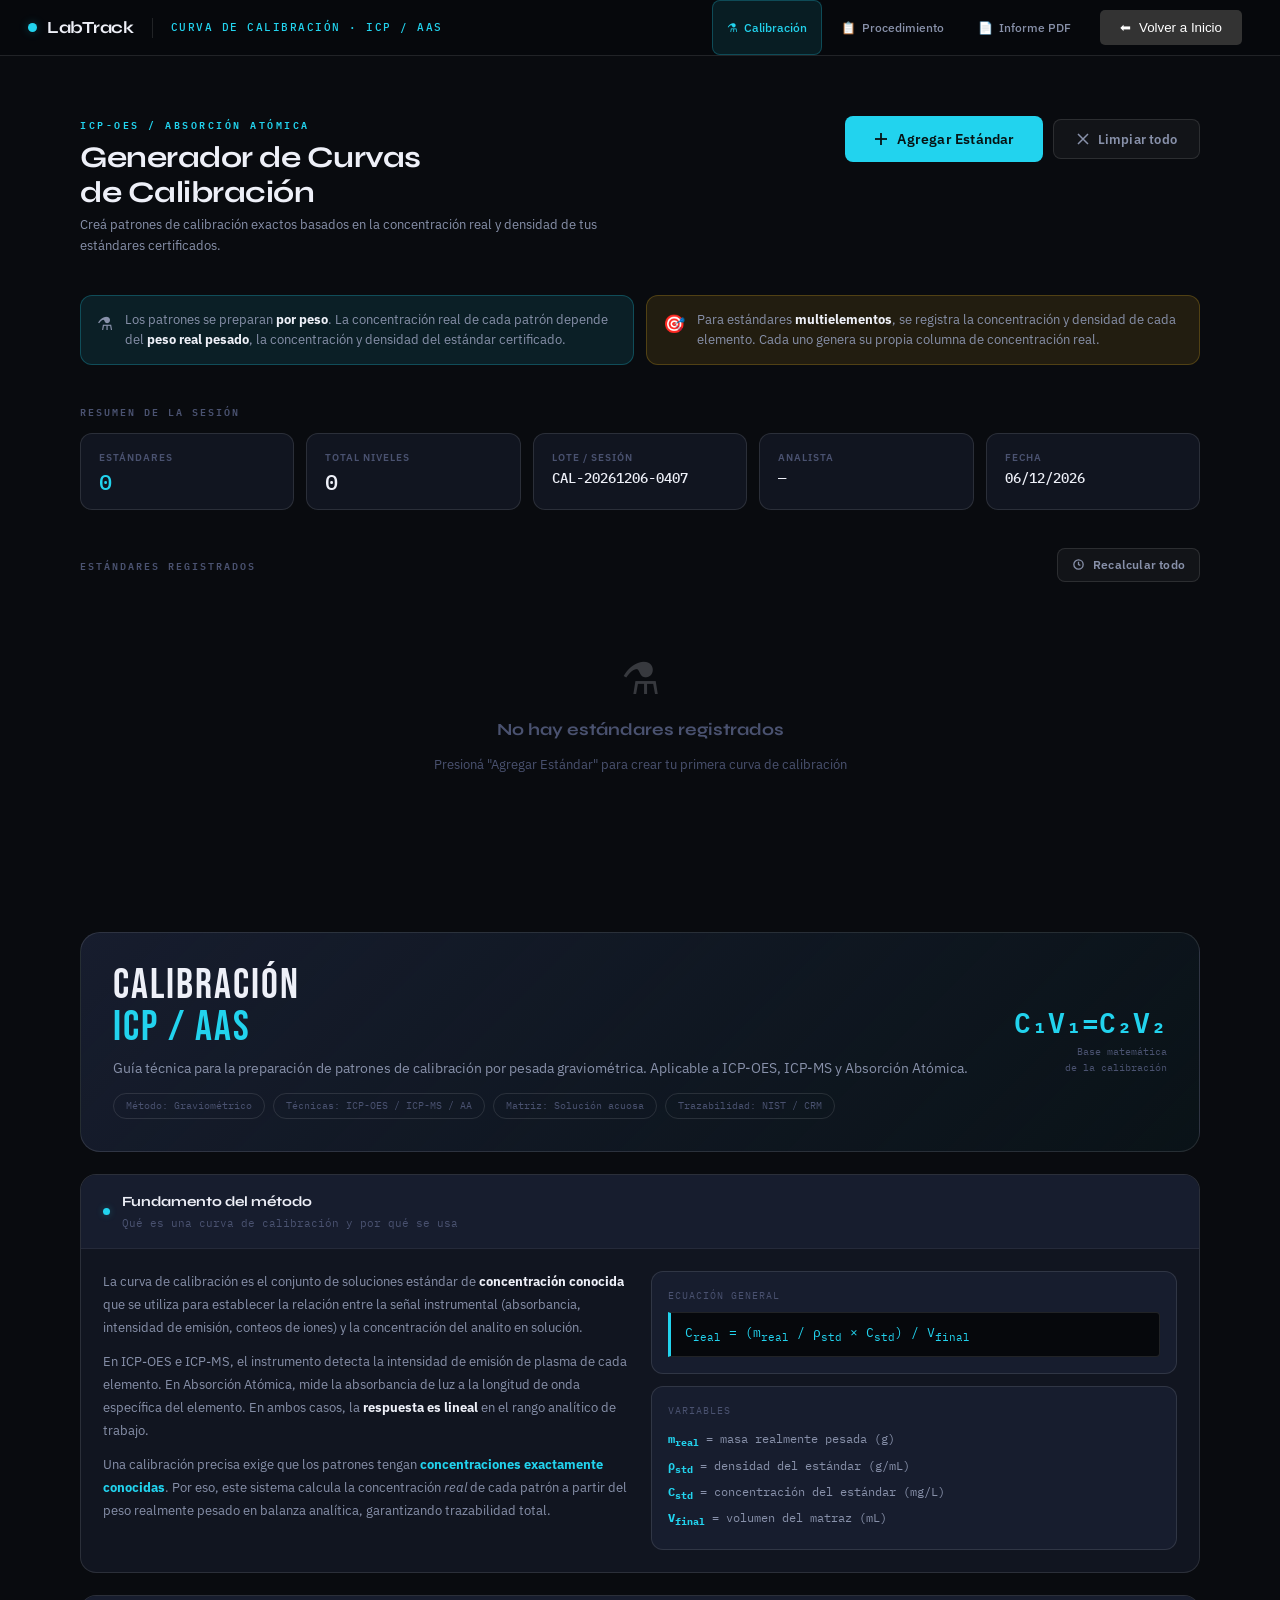
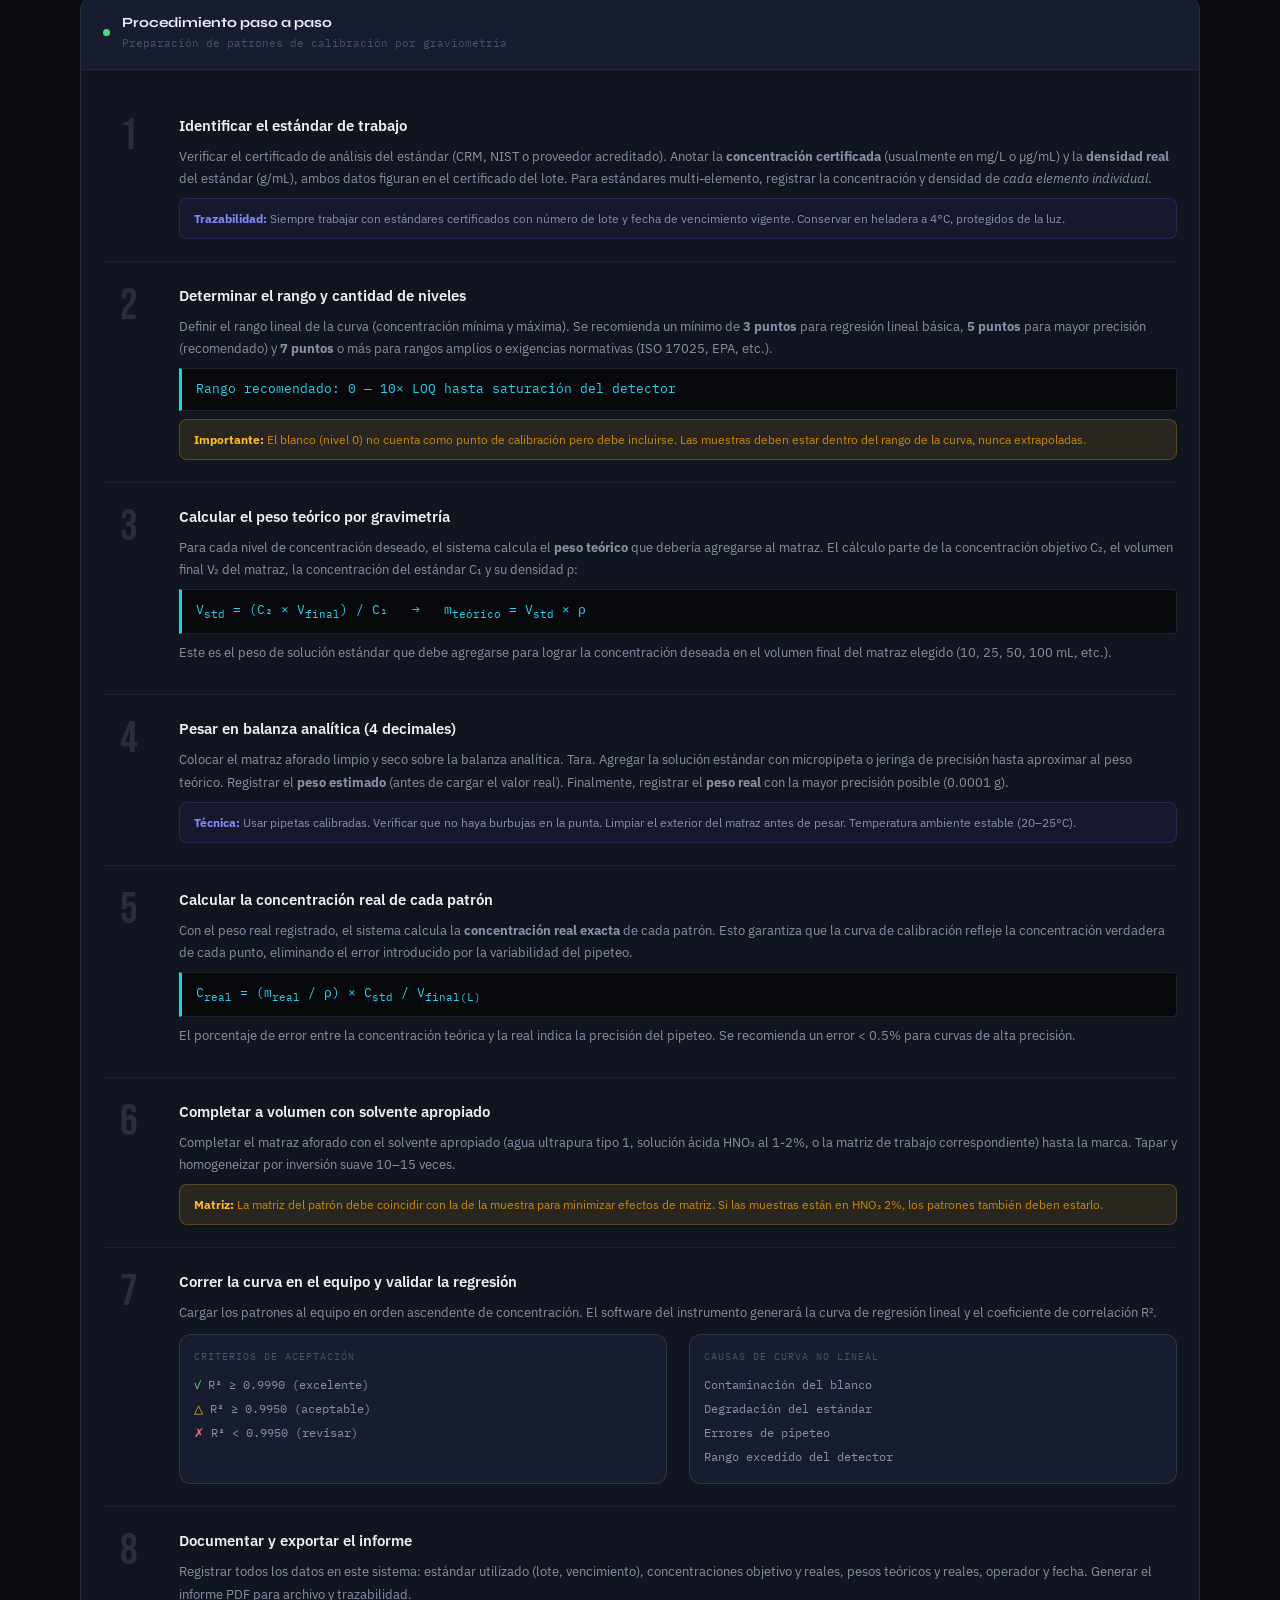
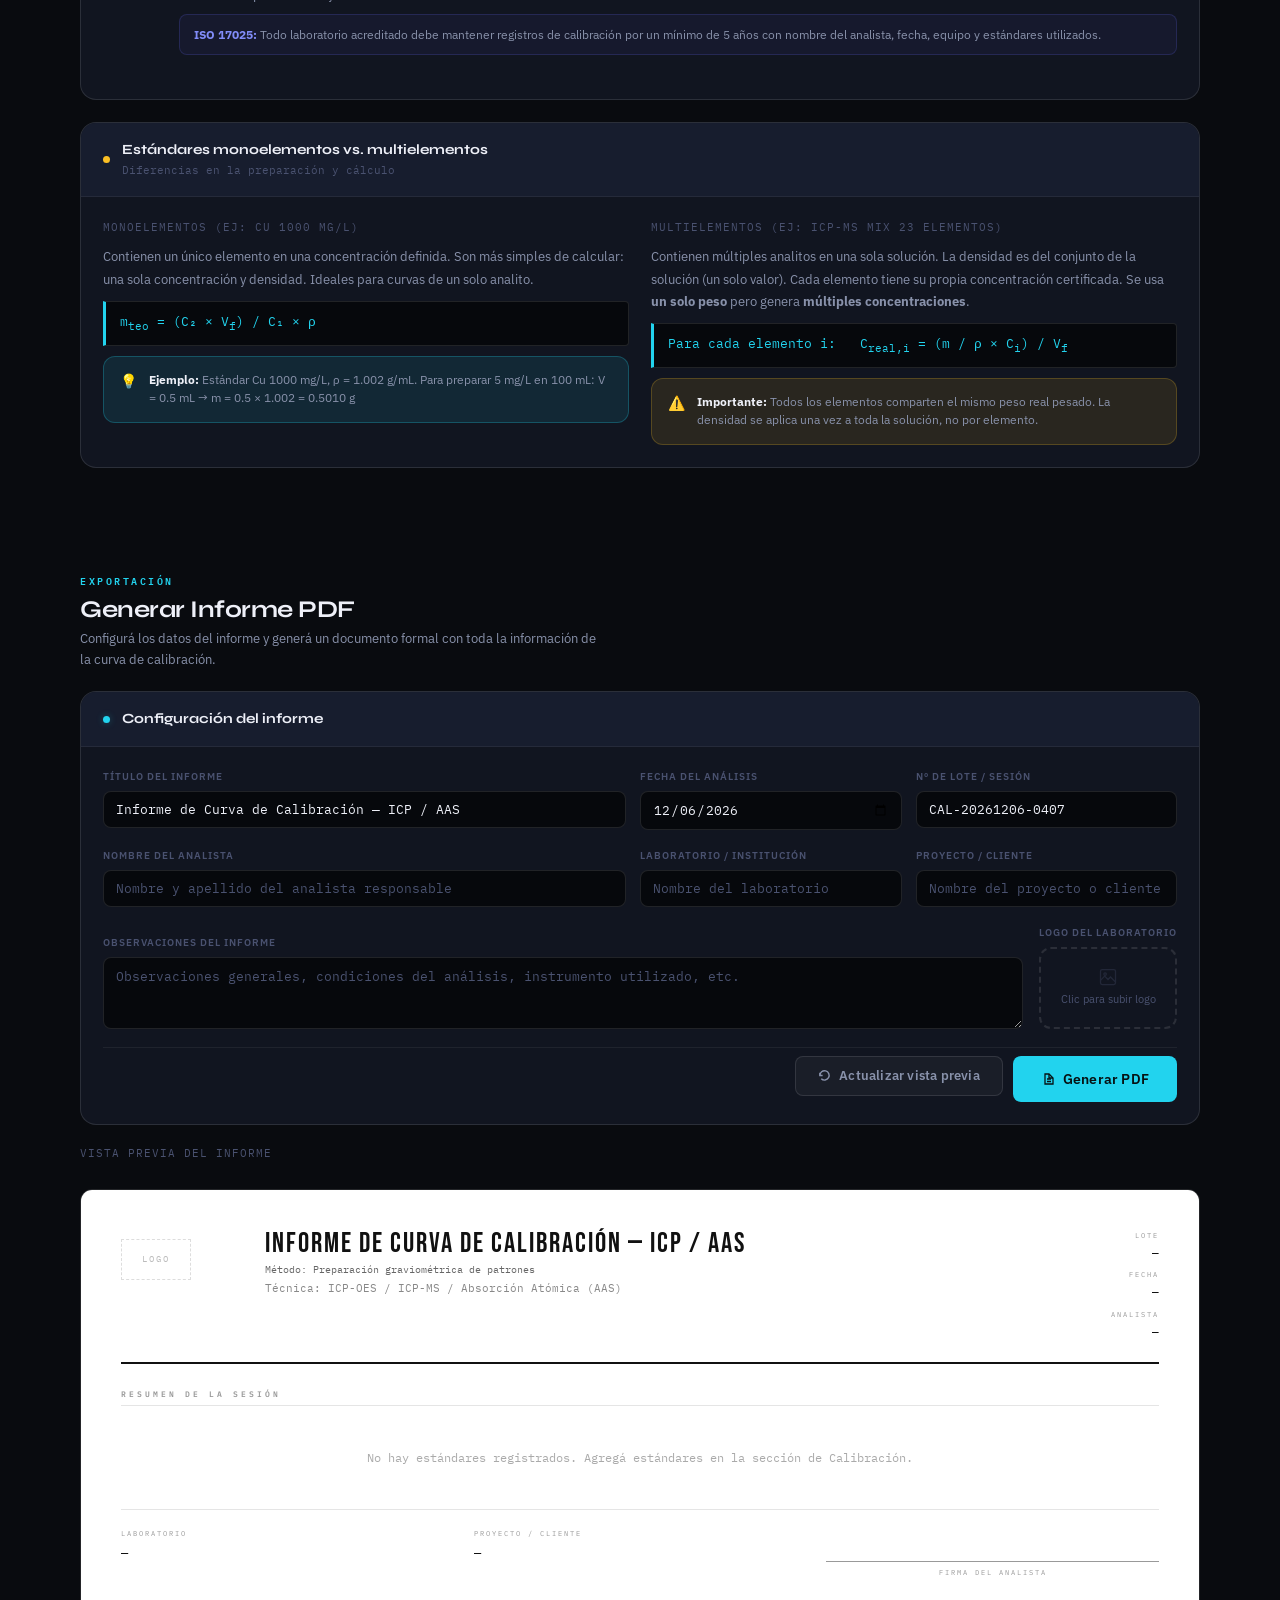
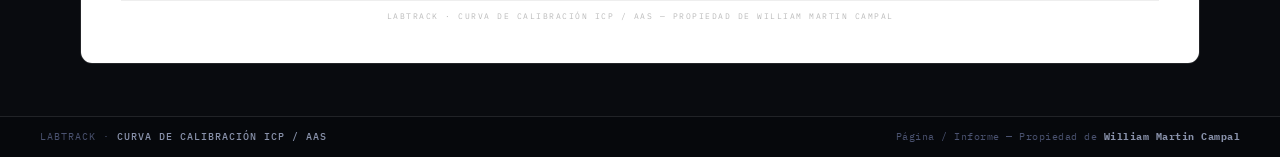
==== commit 6b029538: "Update calibracion.html" ====
--- a/calibracion.html
+++ b/calibracion.html
@@ -763,6 +763,10 @@
     <button class="nav-btn" onclick="showSection('sec-informe', this)">
       <span>📄</span><span>Informe PDF</span>
     </button>
+     <button onclick="window.location.href='index.html'" class="back-button" style="display: inline-flex; align-items: center; padding: 10px 20px; background: #333; color: white; border: none; border-radius: 5px; margin: 10px; cursor: pointer;">
+    <span style="margin-right: 8px;">⬅</span>
+    <span>Volver a Inicio</span>
+    </button>
   </nav>
 </header>
 
